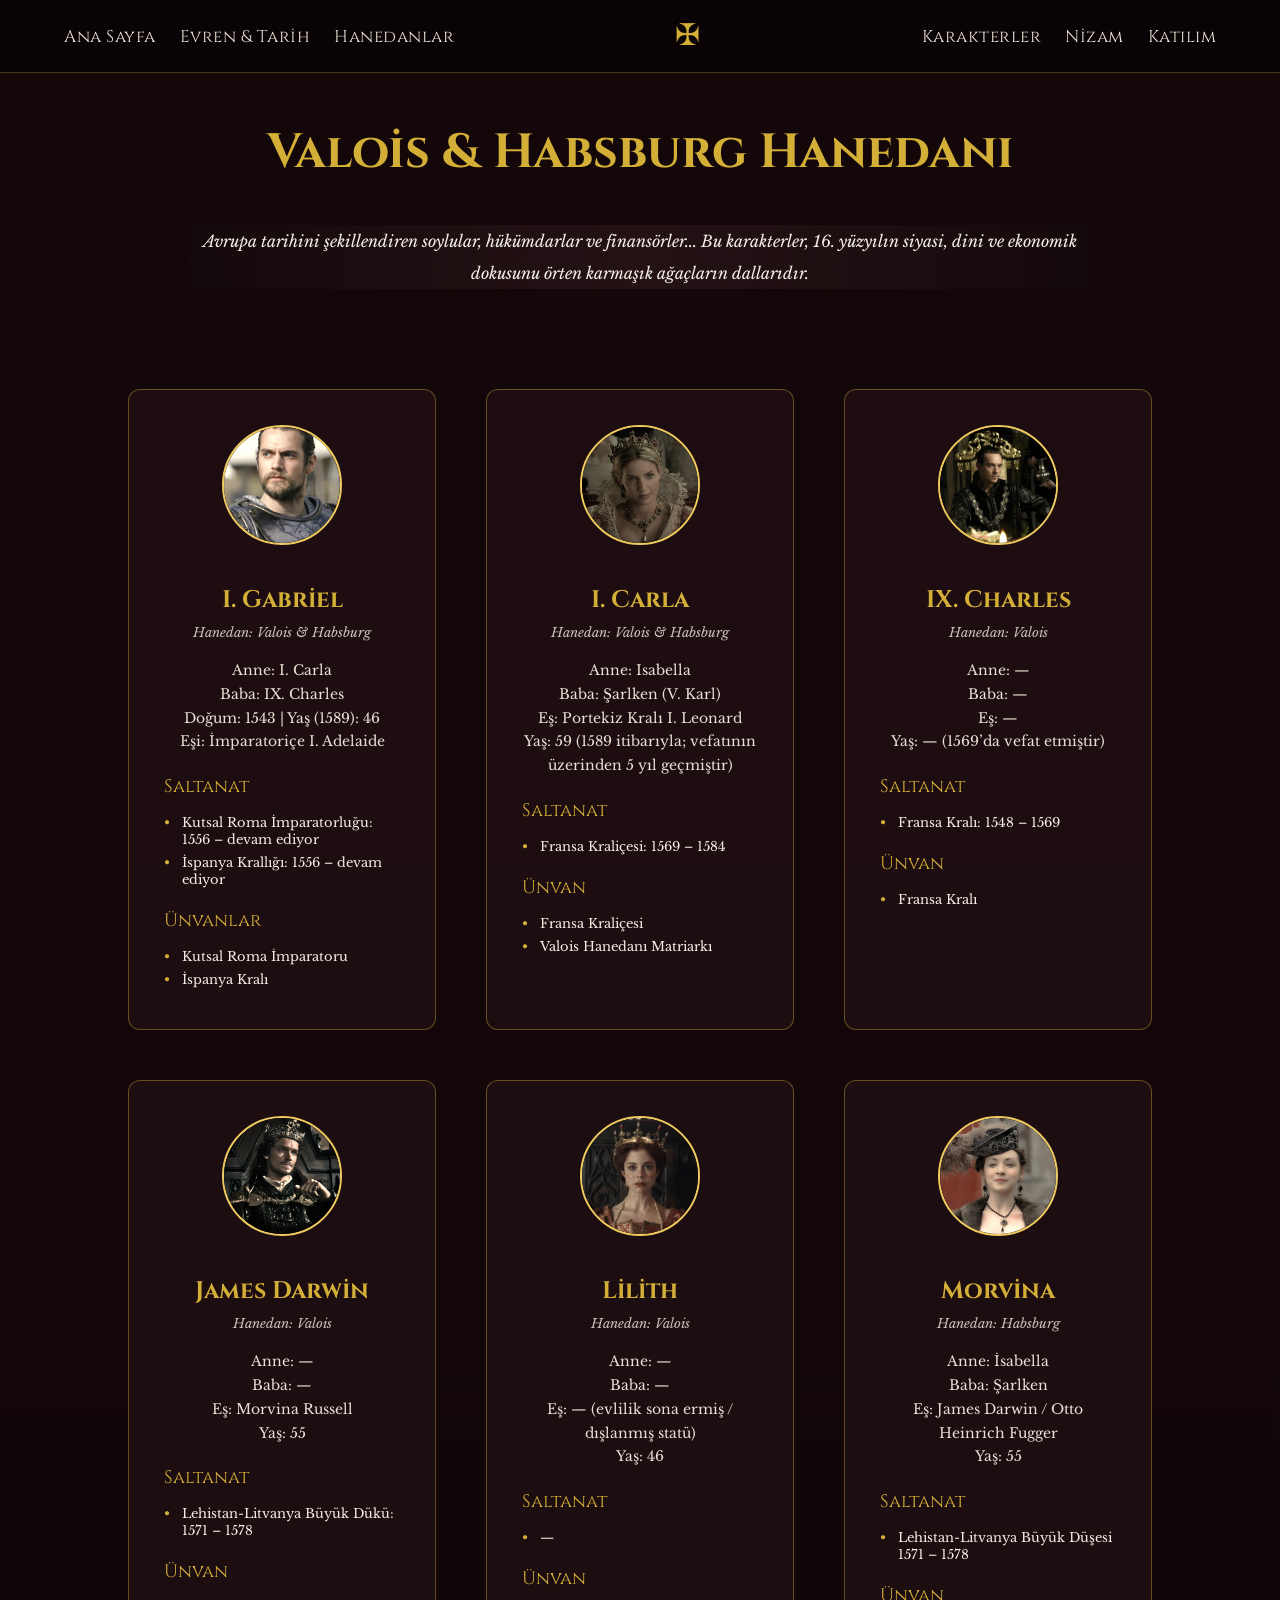
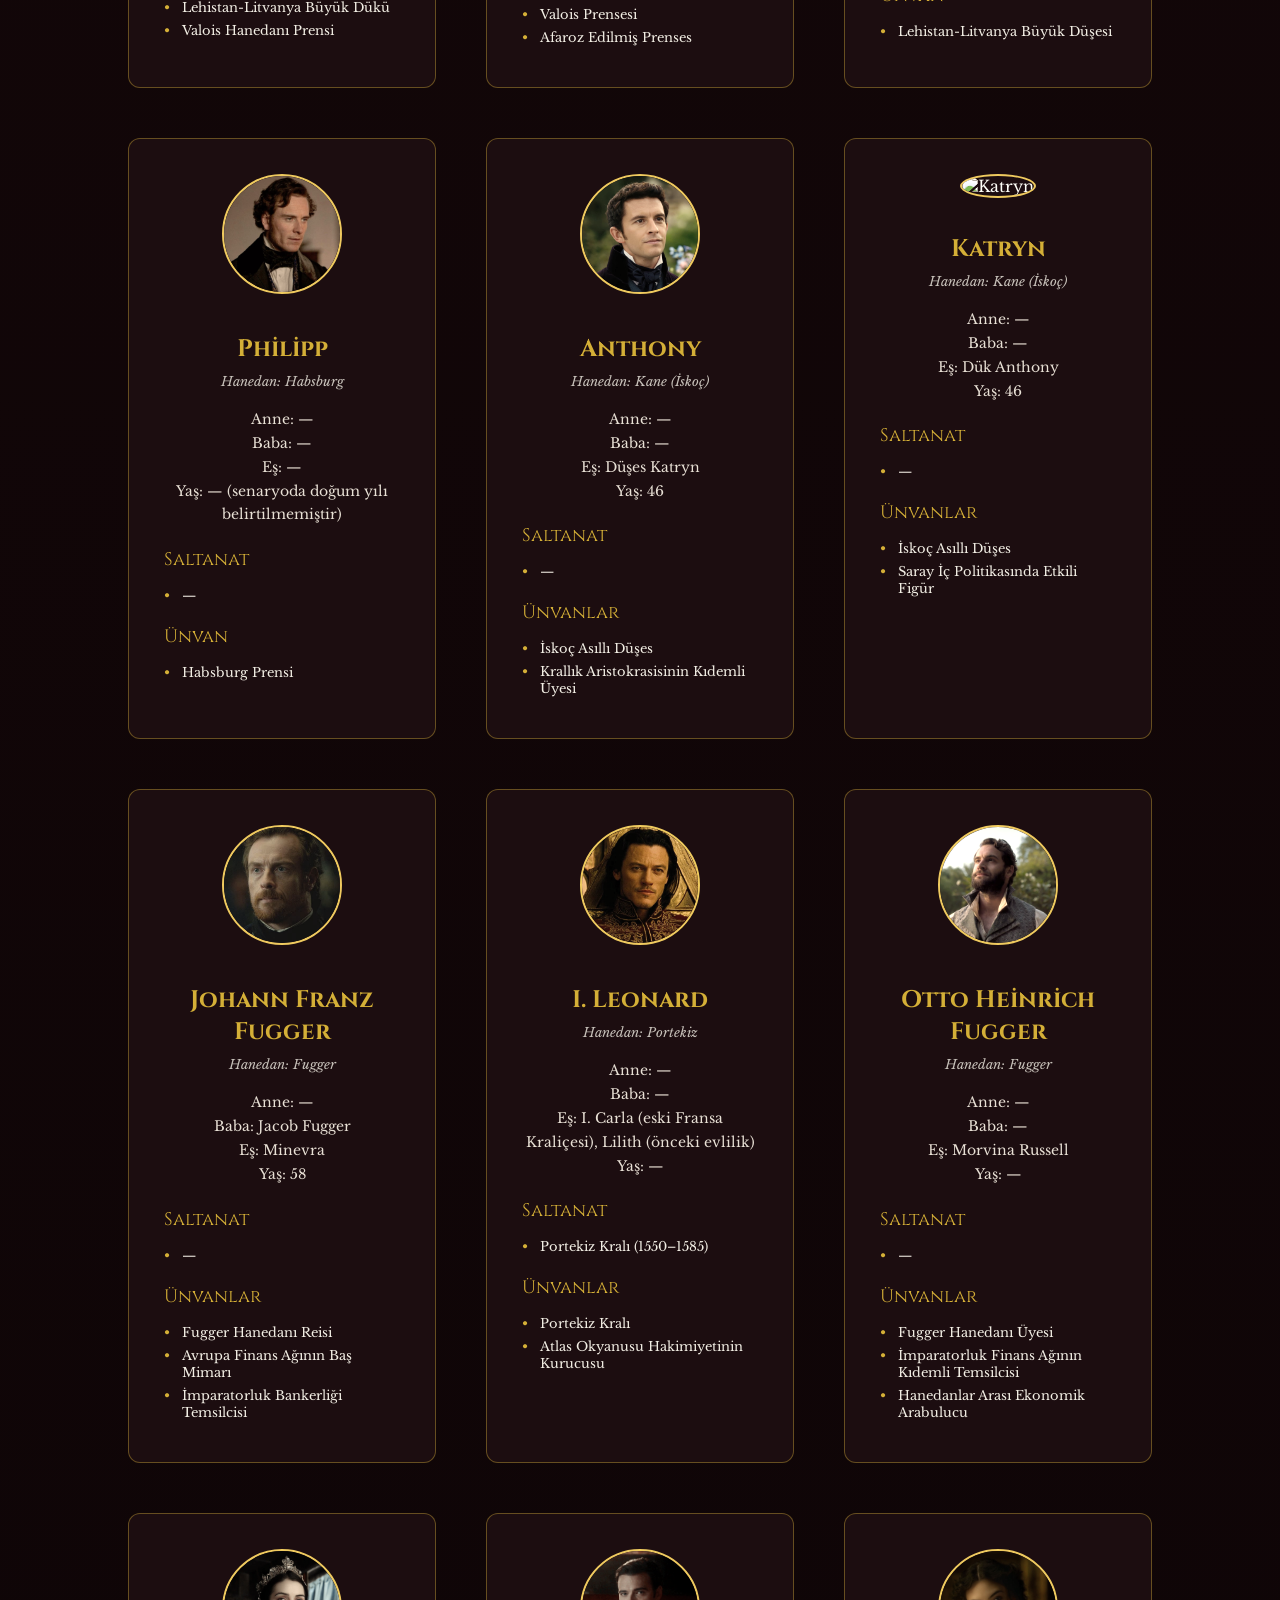
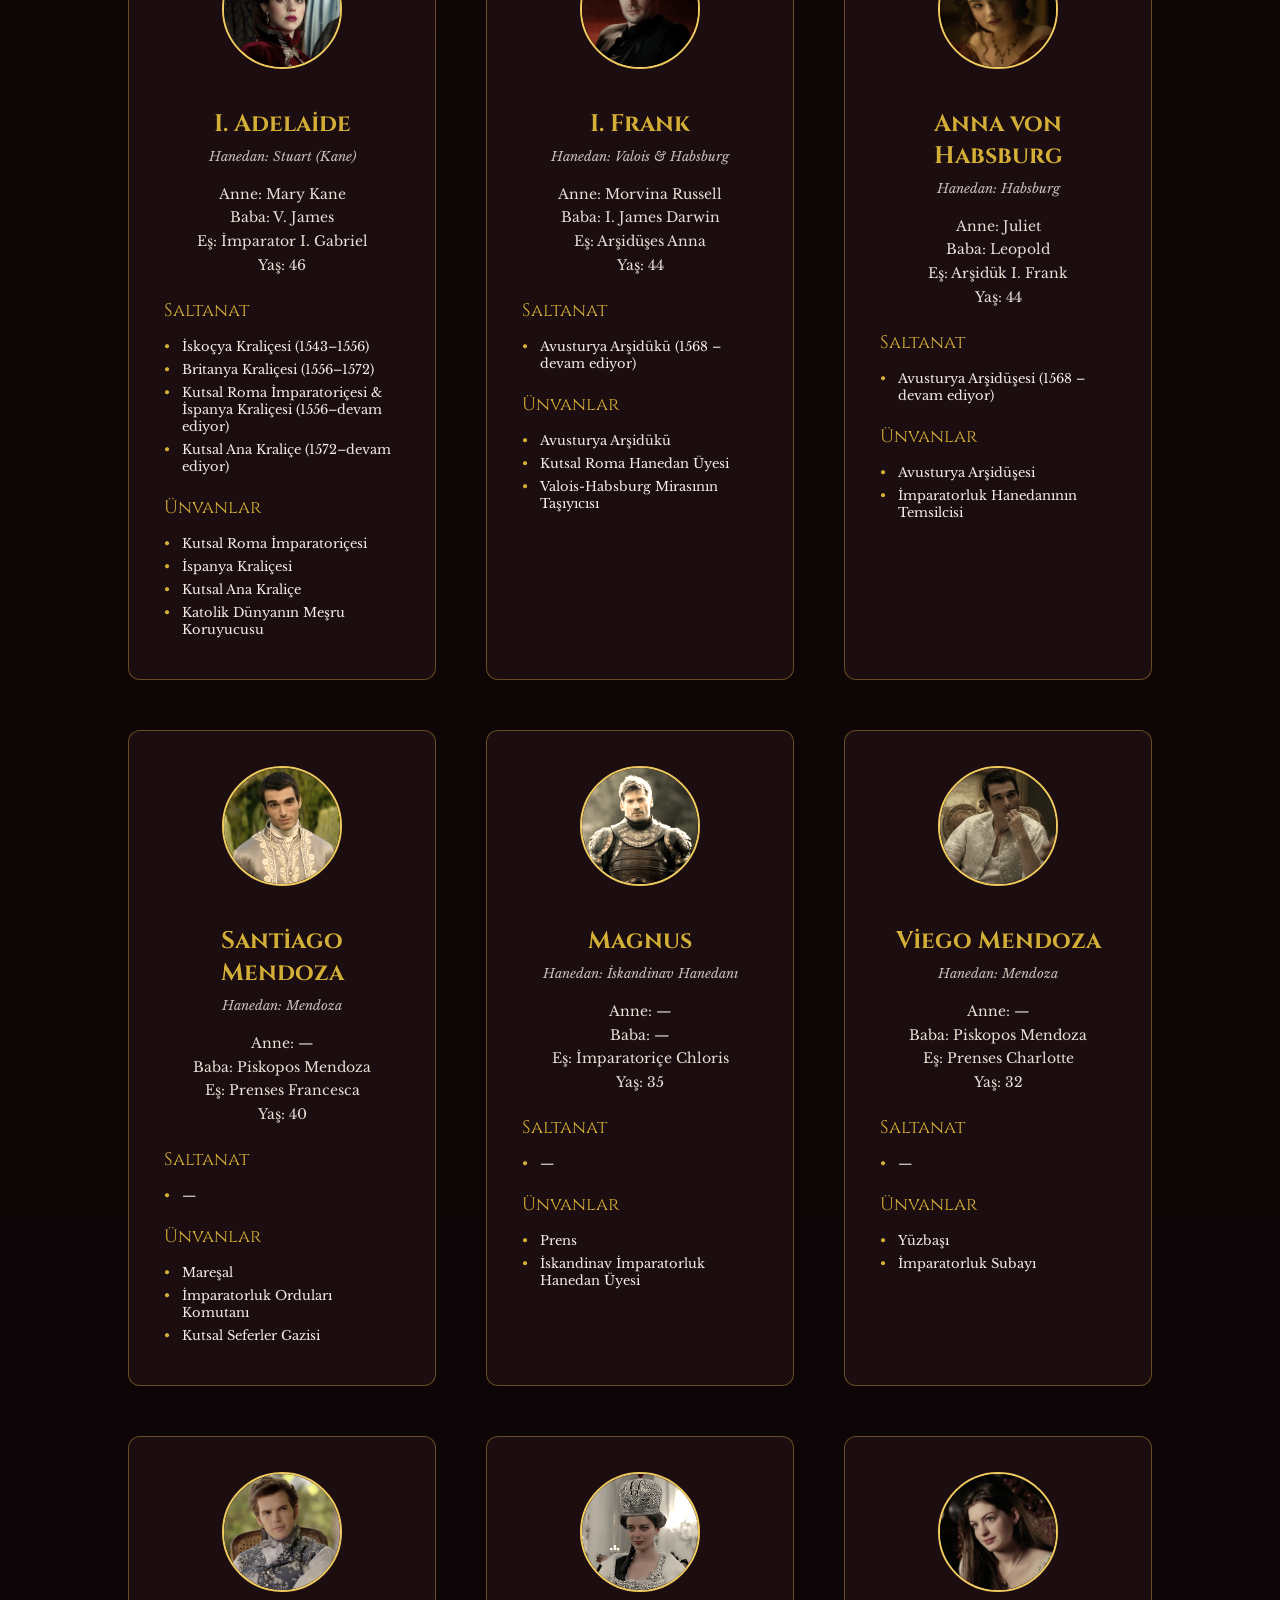
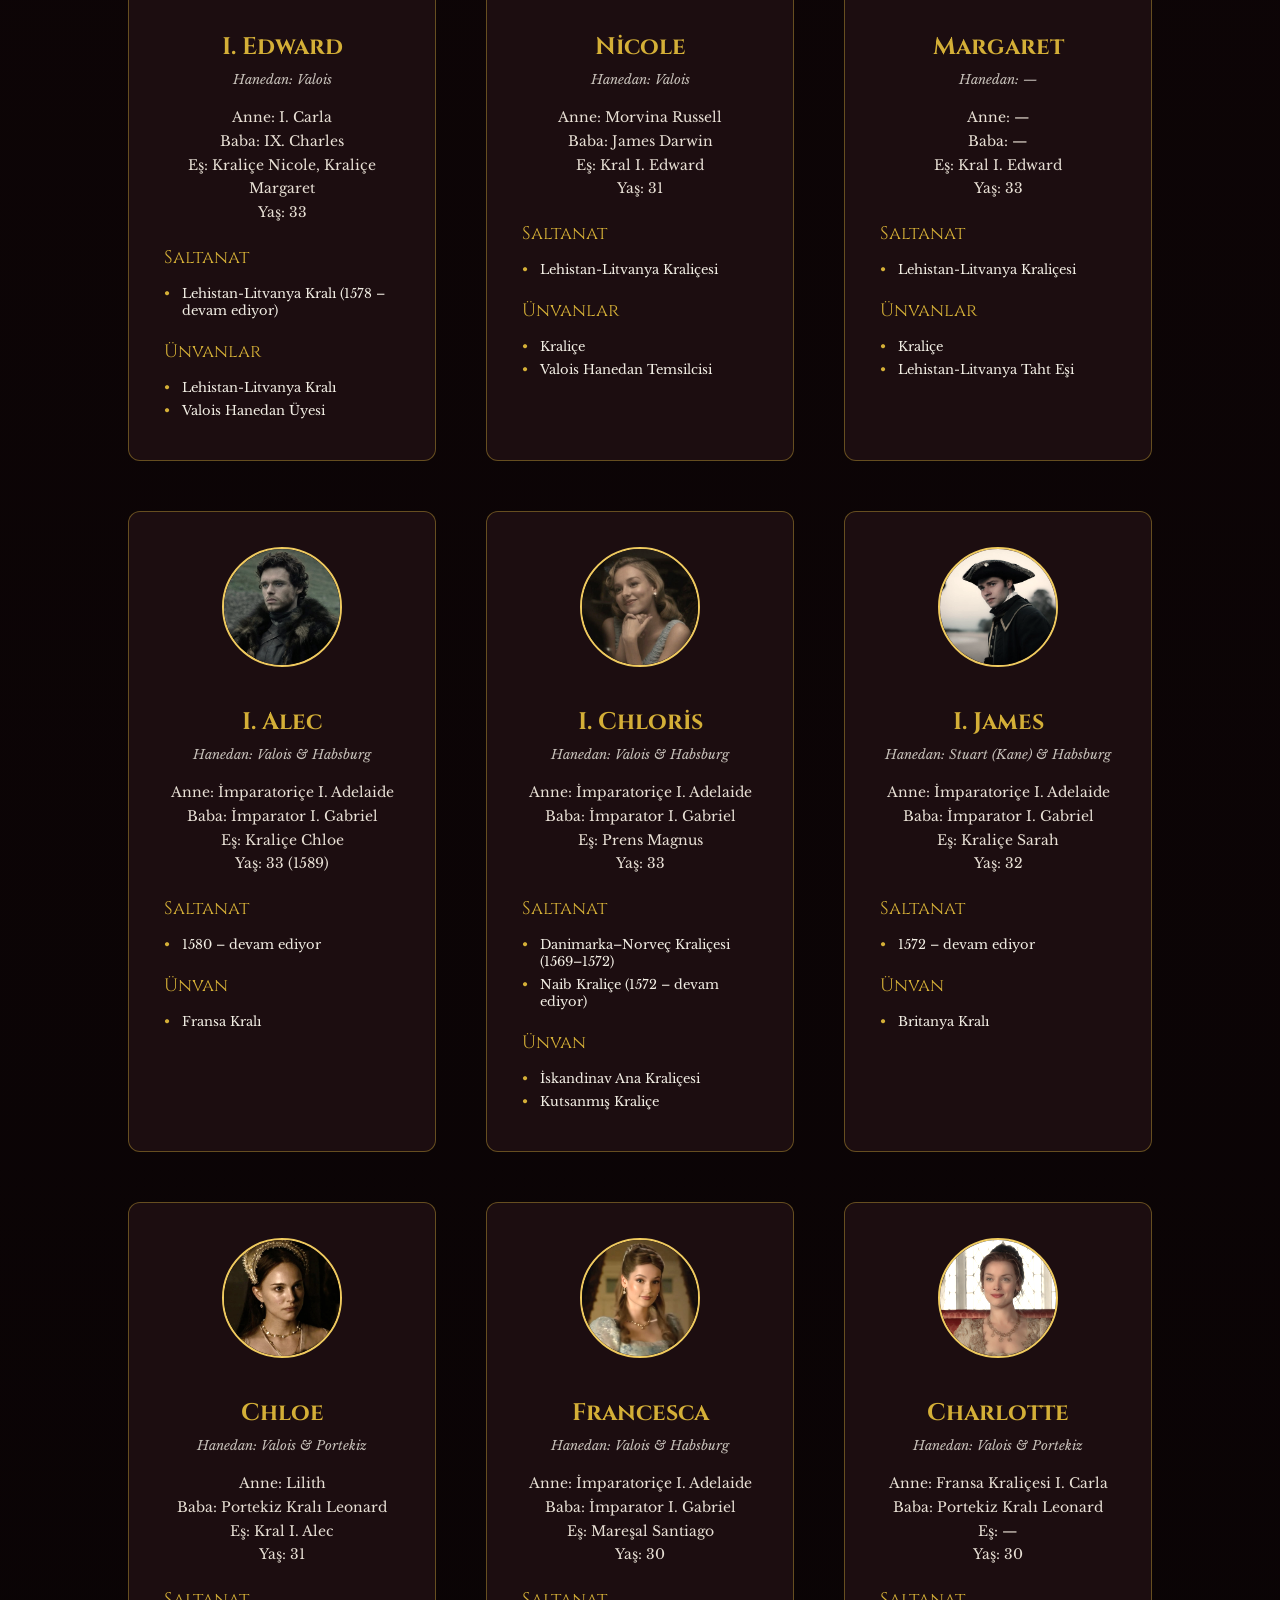
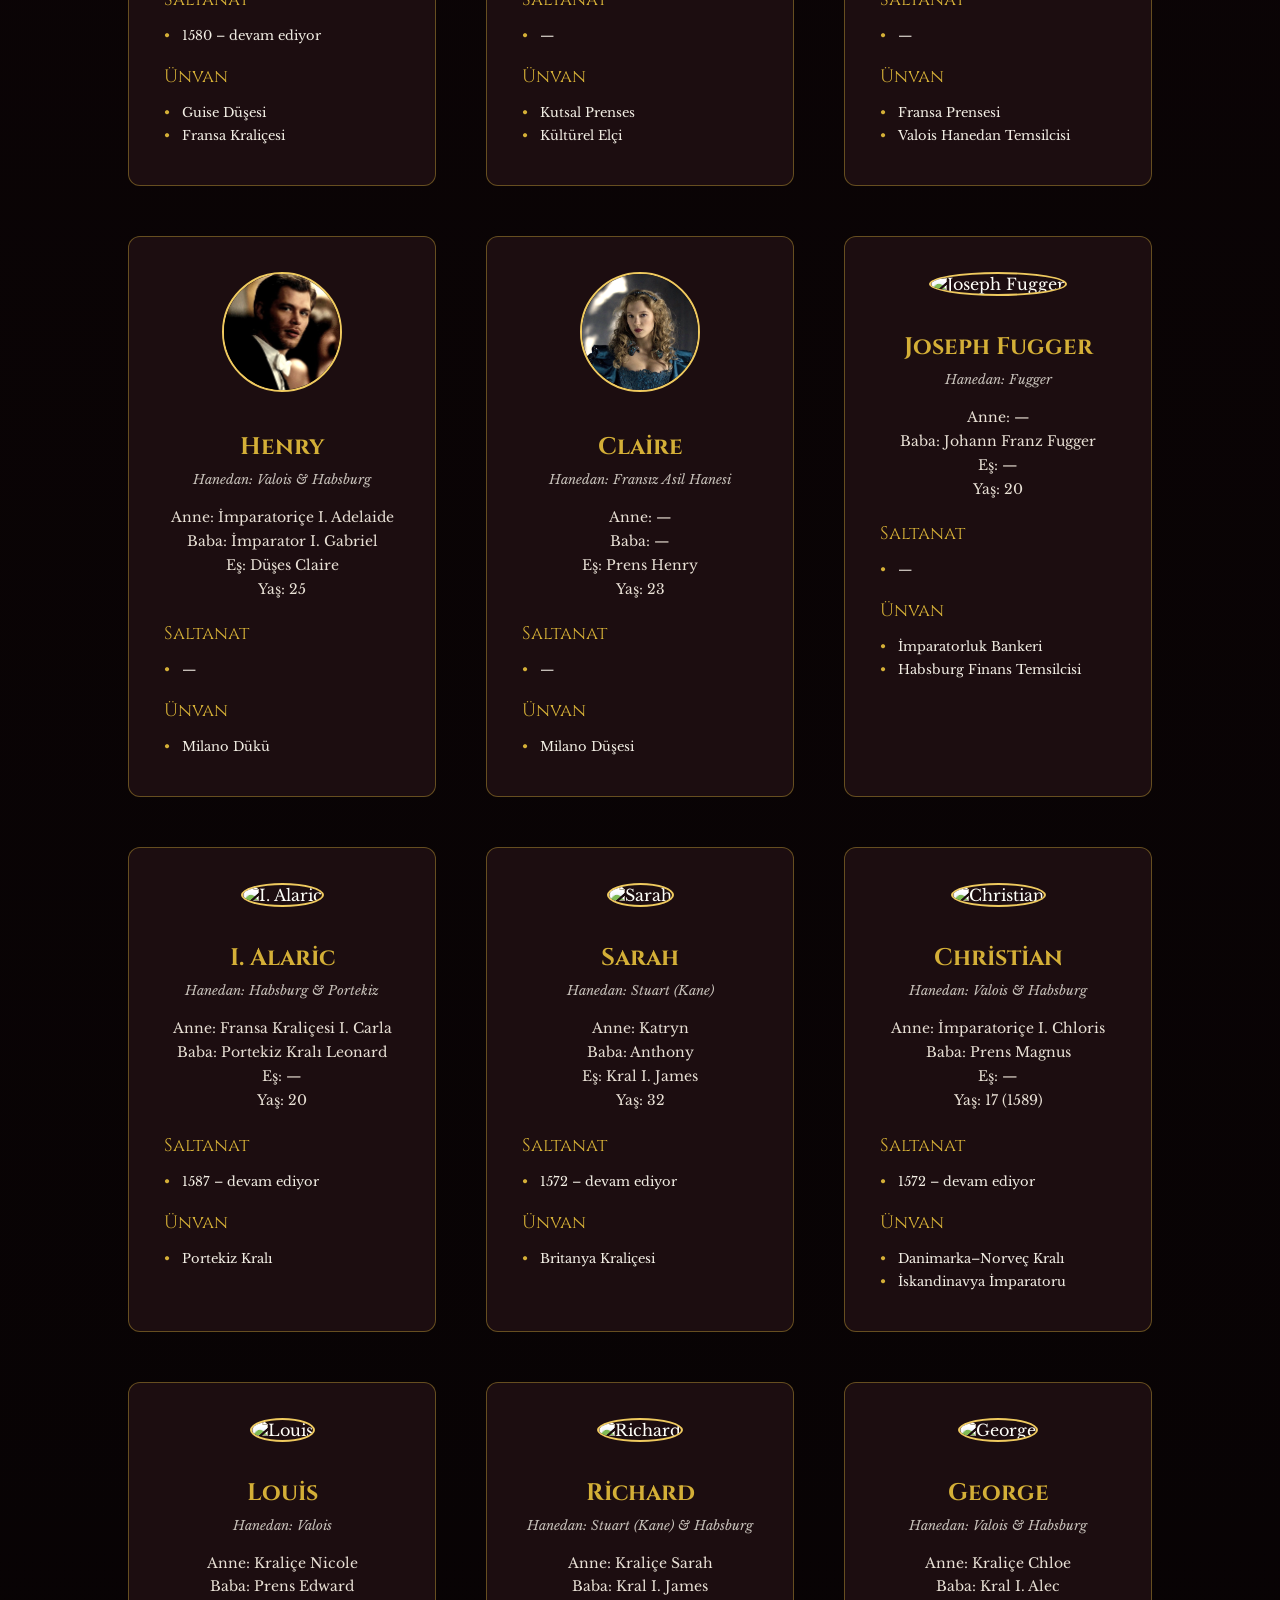
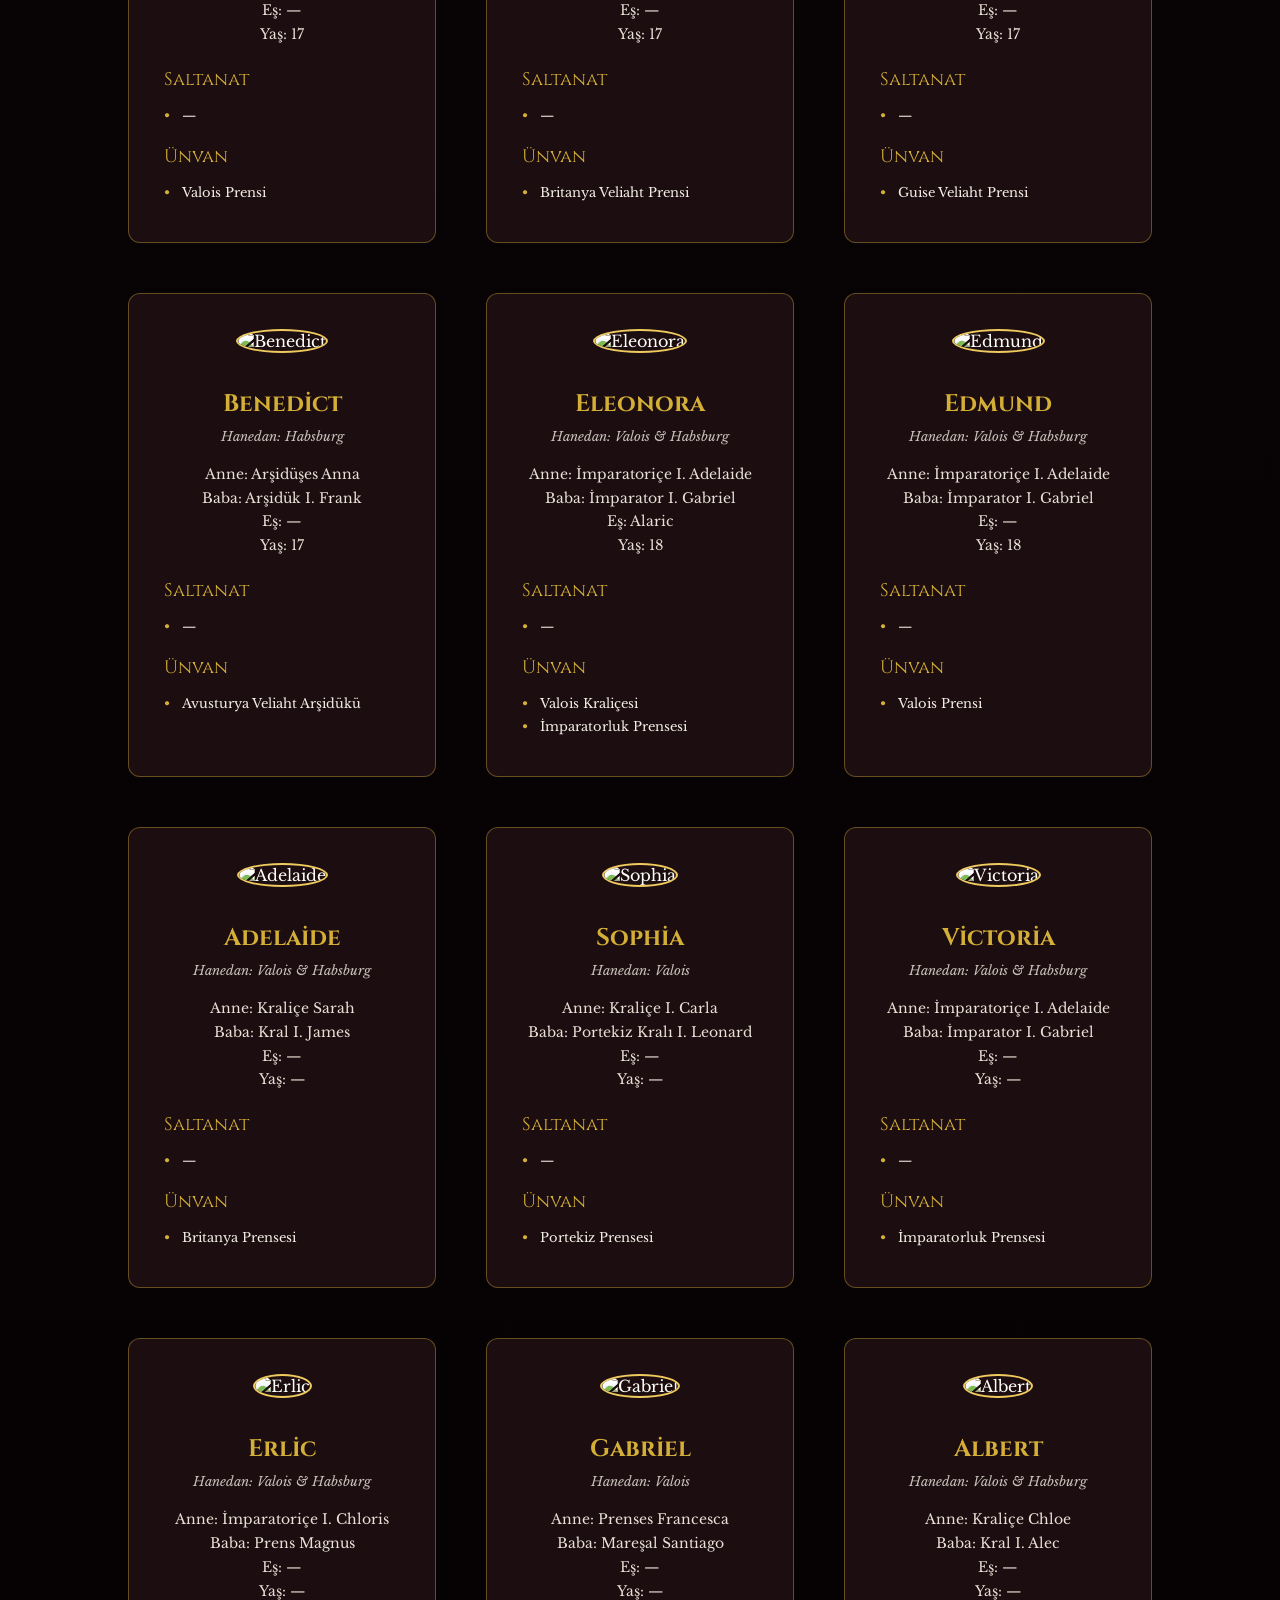
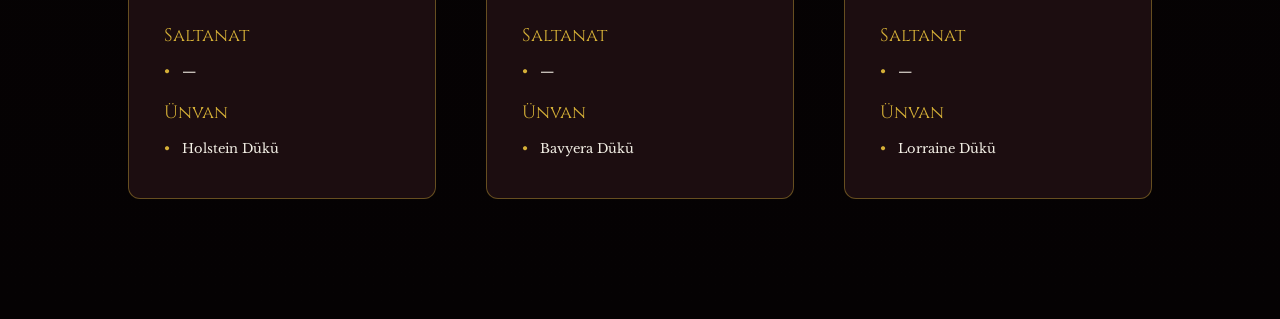
==== karakter.html @ d3201e7d "first commit" ====
<!DOCTYPE html>
<html lang="tr">
<head>
  <meta charset="UTF-8" />
  <meta name="viewport" content="width=device-width, initial-scale=1.0"/>
  <title>Karakterler – Valois & Habsburg Hanedanı</title>
  <link rel="stylesheet" href="style.css">
  <link href="https://fonts.googleapis.com/css2?family=Cinzel:wght@400;700&family=Libre+Baskerville:ital@0;1&display=swap" rel="stylesheet">
</head>
<body>
    <!-- NAV -->
<nav class="imperial-nav" role="navigation" aria-label="İmparatorluk Navigasyonu">
  <!-- Sol Menü: Ana Sayfa, Evren, Hanedan -->
  <ul class="nav-links nav-left">
    <li><a href="index.html">Ana Sayfa</a></li>
    <li><a href="evren.html">Evren & Tarih</a></li>
    <li><a href="hanedan.html">Hanedanlar</a></li>
  </ul>

  <!-- Merkez: Logo -->
  <a href="index.html" class="nav-logo" aria-label="İmparatorluk Anasayfası">
    ✠
  </a>

  <!-- Sağ Menü: Karakterler, Nizam, Katılım -->
  <ul class="nav-links nav-right">
    <li><a href="karakter.html">Karakterler</a></li>
    <li><a href="#rules">Nizam</a></li>
    <li><a href="#join">Katılım</a></li>
  </ul>

  <!-- Hamburger Butonu (sadece mobilde görünür) -->
  <button class="hamburger" aria-expanded="false" aria-controls="mobile-menu">
    <span class="sr-only">Menüyü aç/kapat</span>
    <span></span>
    <span></span>
    <span></span>
  </button>

  <!-- Mobil Menü (gizli, JS ile açılır) -->
  <ul id="mobile-menu" class="mobile-nav">
    <li><a href="index.html">Ana Sayfa</a></li>
    <li><a href="evren.html">Evren & Tarih</a></li>
    <li><a href="hanedan.html">Hanedanlar</a></li>
    <li><a href="#characters">Karakterler</a></li>
    <li><a href="#rules">Nizam</a></li>
    <li><a href="#join">Katılım</a></li>
  </ul>
</nav>

   <div class="characters">
  <h1>Valois & Habsburg Hanedanı</h1>
  <div class="intro">
    Avrupa tarihini şekillendiren soylular, hükümdarlar ve finansörler... Bu karakterler, 16. yüzyılın siyasi, dini ve ekonomik dokusunu örten karmaşık ağaçların dallarıdır.
  </div>

  <div class="character-grid">
    
    <!-- I. Gabriel -->
    <div class="character-card">
      <img src="images/gabriel.jpg" alt="I.Gabriel" >
      <h2>I. Gabriel</h2>
      <div class="house">Hanedan: Valois & Habsburg</div>
      <div class="bio">
        Anne: I. Carla<br>
        Baba: IX. Charles<br>
        Doğum: 1543 | Yaş (1589): 46<br>
        Eşi: İmparatoriçe I. Adelaide
      </div>
      <div class="section-title">Saltanat</div>
      <ul>
        <li>Kutsal Roma İmparatorluğu: 1556 – devam ediyor</li>
        <li>İspanya Krallığı: 1556 – devam ediyor</li>
      </ul>
      <div class="section-title">Ünvanlar</div>
      <ul>
        <li>Kutsal Roma İmparatoru</li>
        <li>İspanya Kralı</li>
      </ul>
    </div>

    <!-- I. Carla -->
    <div class="character-card">
      <img src="images/Carla.jpg" alt="I. Carla">
      <h2>I. Carla</h2>
      <div class="house">Hanedan: Valois & Habsburg</div>
      <div class="bio">
        Anne: Isabella<br>
        Baba: Şarlken (V. Karl)<br>
        Eş: Portekiz Kralı I. Leonard<br>
        Yaş: 59 (1589 itibarıyla; vefatının üzerinden 5 yıl geçmiştir)
      </div>
      <div class="section-title">Saltanat</div>
      <ul>
        <li>Fransa Kraliçesi: 1569 – 1584</li>
      </ul>
      <div class="section-title">Ünvan</div>
      <ul>
        <li>Fransa Kraliçesi</li>
        <li>Valois Hanedanı Matriarkı</li>
      </ul>
    </div>

   

    <!-- IX. Charles -->
    <div class="character-card">
      <img src="images/Charles.jpg" alt="IX. Charles">
      <h2>IX. Charles</h2>
      <div class="house">Hanedan: Valois</div>
      <div class="bio">
        Anne: —<br>
        Baba: —<br>
        Eş: —<br>
        Yaş: — (1569’da vefat etmiştir)
      </div>
      <div class="section-title">Saltanat</div>
      <ul>
        <li>Fransa Kralı: 1548 – 1569</li>
      </ul>
      <div class="section-title">Ünvan</div>
      <ul>
        <li>Fransa Kralı</li>
      </ul>
    </div>
     <!-- James Darwin -->
    <div class="character-card">
      <img src="images/JamesD.jpg" alt="James Darwin">
      <h2>James Darwin</h2>
      <div class="house">Hanedan: Valois</div>
      <div class="bio">
        Anne: —<br>
        Baba: —<br>
        Eş: Morvina Russell<br>
        Yaş: 55
      </div>
      <div class="section-title">Saltanat</div>
      <ul>
        <li>Lehistan-Litvanya Büyük Dükü: 1571 – 1578</li>
      </ul>
      <div class="section-title">Ünvan</div>
      <ul>
        <li>Lehistan-Litvanya Büyük Dükü</li>
        <li>Valois Hanedanı Prensi</li>
      </ul>
    </div>

    <!-- Lilith -->
    <div class="character-card">
      <img src="images/Lilith.jpg" alt="Lilith">
      <h2>Lilith</h2>
      <div class="house">Hanedan: Valois</div>
      <div class="bio">
        Anne: —<br>
        Baba: —<br>
        Eş: — (evlilik sona ermiş / dışlanmış statü)<br>
        Yaş: 46
      </div>
      <div class="section-title">Saltanat</div>
      <ul>
        <li>—</li>
      </ul>
      <div class="section-title">Ünvan</div>
      <ul>
        <li>Valois Prensesi</li>
        <li>Afaroz Edilmiş Prenses</li>
      </ul>
    </div>

    <!-- Morvina -->
    <div class="character-card">
      <img src="images/Morvina.jpg" alt="Morvina">
      <h2>Morvina</h2>
      <div class="house">Hanedan: Habsburg</div>
      <div class="bio">
        Anne: İsabella<br>
        Baba: Şarlken<br>
        Eş: James Darwin / Otto Heinrich Fugger<br>
        Yaş: 55
      </div>
      <div class="section-title">Saltanat</div>
      <ul>
        <li>Lehistan-Litvanya Büyük Düşesi 1571 – 1578</li>
      </ul>
      <div class="section-title">Ünvan</div>
      <ul>
        <li>Lehistan-Litvanya Büyük Düşesi</li>
      </ul>
    </div>

    <!-- Philipp -->
    <div class="character-card">
      <img src="images/PrensPhillip.jpg" alt="Philipp">
      <h2>Philipp</h2>
      <div class="house">Hanedan: Habsburg</div>
      <div class="bio">
        Anne: —<br>
        Baba: —<br>
        Eş: —<br>
        Yaş: — (senaryoda doğum yılı belirtilmemiştir)
      </div>
      <div class="section-title">Saltanat</div>
      <ul>
        <li>—</li>
      </ul>
      <div class="section-title">Ünvan</div>
      <ul>
        <li>Habsburg Prensi</li>
      </ul>
    </div>

    <!-- Anthony -->
    <div class="character-card">
      <img src="images/Anthony.jpg" alt="Anthony">
      <h2>Anthony</h2>
      <div class="house">Hanedan: Kane (İskoç)</div>
      <div class="bio">
        Anne: —<br>
        Baba: —<br>
        Eş: Düşes Katryn<br>
        Yaş: 46
      </div>
      <div class="section-title">Saltanat</div>
      <ul>
        <li>—</li>
      </ul>
      <div class="section-title">Ünvanlar</div>
      <ul>
        <li>İskoç Asıllı Düşes</li>
        <li>Krallık Aristokrasisinin Kıdemli Üyesi</li>
      </ul>
    </div>

    <!-- Katryn -->
    <div class="character-card">
      <img src="https://placehold.co/120x120/1a0a0d/d4af37?text=K" alt="Katryn">
      <h2>Katryn</h2>
      <div class="house">Hanedan: Kane (İskoç)</div>
      <div class="bio">
        Anne: —<br>
        Baba: —<br>
        Eş: Dük Anthony<br>
        Yaş: 46
      </div>
      <div class="section-title">Saltanat</div>
      <ul>
        <li>—</li>
      </ul>
      <div class="section-title">Ünvanlar</div>
      <ul>
        <li>İskoç Asıllı Düşes</li>
        <li>Saray İç Politikasında Etkili Figür</li>
      </ul>
    </div>

    <!-- Johann Franz Fugger -->
    <div class="character-card">
      <img src="images/Johann.jpg" alt="Johann Franz Fugger">
      <h2>Johann Franz Fugger</h2>
      <div class="house">Hanedan: Fugger</div>
      <div class="bio">
        Anne: —<br>
        Baba: Jacob Fugger<br>
        Eş: Minevra<br>
        Yaş: 58
      </div>
      <div class="section-title">Saltanat</div>
      <ul>
        <li>—</li>
      </ul>
      <div class="section-title">Ünvanlar</div>
      <ul>
        <li>Fugger Hanedanı Reisi</li>
        <li>Avrupa Finans Ağının Baş Mimarı</li>
        <li>İmparatorluk Bankerliği Temsilcisi</li>
      </ul>
    </div>

    <!-- I. Leonard -->
    <div class="character-card">
      <img src="images/Leonard.jpg" alt="I. Leonard">
      <h2>I. Leonard</h2>
      <div class="house">Hanedan: Portekiz</div>
      <div class="bio">
        Anne: —<br>
        Baba: —<br>
        Eş: I. Carla (eski Fransa Kraliçesi), Lilith (önceki evlilik)<br>
        Yaş: —
      </div>
      <div class="section-title">Saltanat</div>
      <ul>
        <li>Portekiz Kralı (1550–1585)</li>
      </ul>
      <div class="section-title">Ünvanlar</div>
      <ul>
        <li>Portekiz Kralı</li>
        <li>Atlas Okyanusu Hakimiyetinin Kurucusu</li>
      </ul>
    </div>

    <!-- Otto Heinrich Fugger -->
    <div class="character-card">
      <img src="images/otto.jpg" alt="Otto Heinrich Fugger">
      <h2>Otto Heinrich Fugger</h2>
      <div class="house">Hanedan: Fugger</div>
      <div class="bio">
        Anne: —<br>
        Baba: —<br>
        Eş: Morvina Russell<br>
        Yaş: —
      </div>
      <div class="section-title">Saltanat</div>
      <ul>
        <li>—</li>
      </ul>
      <div class="section-title">Ünvanlar</div>
      <ul>
        <li>Fugger Hanedanı Üyesi</li>
        <li>İmparatorluk Finans Ağının Kıdemli Temsilcisi</li>
        <li>Hanedanlar Arası Ekonomik Arabulucu</li>
      </ul>
    </div>

    <!-- I. Adelaide -->
    <div class="character-card">
      <img src="images/z.jpg" alt="I. Adelaide">
      <h2>I. Adelaide</h2>
      <div class="house">Hanedan: Stuart (Kane)</div>
      <div class="bio">
        Anne: Mary Kane<br>
        Baba: V. James<br>
        Eş: İmparator I. Gabriel<br>
        Yaş: 46
      </div>
      <div class="section-title">Saltanat</div>
      <ul>
        <li>İskoçya Kraliçesi (1543–1556)</li>
        <li>Britanya Kraliçesi (1556–1572)</li>
        <li>Kutsal Roma İmparatoriçesi & İspanya Kraliçesi (1556–devam ediyor)</li>
        <li>Kutsal Ana Kraliçe (1572–devam ediyor)</li>
      </ul>
      <div class="section-title">Ünvanlar</div>
      <ul>
        <li>Kutsal Roma İmparatoriçesi</li>
        <li>İspanya Kraliçesi</li>
        <li>Kutsal Ana Kraliçe</li>
        <li>Katolik Dünyanın Meşru Koruyucusu</li>
      </ul>
    </div>

    <!-- I. Frank -->
    <div class="character-card">
      <img src="images/frank.jpg" alt="I. Frank">
      <h2>I. Frank</h2>
      <div class="house">Hanedan: Valois & Habsburg</div>
      <div class="bio">
        Anne: Morvina Russell<br>
        Baba: I. James Darwin<br>
        Eş: Arşidüşes Anna<br>
        Yaş: 44
      </div>
      <div class="section-title">Saltanat</div>
      <ul>
        <li>Avusturya Arşidükü (1568 – devam ediyor)</li>
      </ul>
      <div class="section-title">Ünvanlar</div>
      <ul>
        <li>Avusturya Arşidükü</li>
        <li>Kutsal Roma Hanedan Üyesi</li>
        <li>Valois-Habsburg Mirasının Taşıyıcısı</li>
      </ul>
    </div>

    <!-- Anna -->
    <div class="character-card">
      <img src="images/d784fa3f03df9334c9db209305f76e5b.jpg" alt="Anna">
      <h2>Anna von Habsburg</h2>
      <div class="house">Hanedan: Habsburg</div>
      <div class="bio">
        Anne: Juliet<br>
        Baba: Leopold<br>
        Eş: Arşidük I. Frank<br>
        Yaş: 44
      </div>
      <div class="section-title">Saltanat</div>
      <ul>
        <li>Avusturya Arşidüşesi (1568 – devam ediyor)</li>
      </ul>
      <div class="section-title">Ünvanlar</div>
      <ul>
        <li>Avusturya Arşidüşesi</li>
        <li>İmparatorluk Hanedanının Temsilcisi</li>
      </ul>
    </div>

    <!-- Santiago -->
    <div class="character-card">
      <img src="images/Santaigo.jpg" alt="Santiago">
      <h2>Santiago Mendoza</h2>
      <div class="house">Hanedan: Mendoza</div>
      <div class="bio">
        Anne: —<br>
        Baba: Piskopos Mendoza<br>
        Eş: Prenses Francesca<br>
        Yaş: 40
      </div>
      <div class="section-title">Saltanat</div>
      <ul>
        <li>—</li>
      </ul>
      <div class="section-title">Ünvanlar</div>
      <ul>
        <li>Mareşal</li>
        <li>İmparatorluk Orduları Komutanı</li>
        <li>Kutsal Seferler Gazisi</li>
      </ul>
    </div>

    <!-- Magnus -->
    <div class="character-card">
      <img src="images/Magnus.jpg" alt="Magnus">
      <h2>Magnus</h2>
      <div class="house">Hanedan: İskandinav Hanedanı</div>
      <div class="bio">
        Anne: —<br>
        Baba: —<br>
        Eş: İmparatoriçe Chloris<br>
        Yaş: 35
      </div>
      <div class="section-title">Saltanat</div>
      <ul>
        <li>—</li>
      </ul>
      <div class="section-title">Ünvanlar</div>
      <ul>
        <li>Prens</li>
        <li>İskandinav İmparatorluk Hanedan Üyesi</li>
      </ul>
    </div>

    <!-- Viego -->
    <div class="character-card">
      <img src="images/74e3734dc66f6830f7160fbe76641977.jpg" alt="Viego">
      <h2>Viego Mendoza</h2>
      <div class="house">Hanedan: Mendoza</div>
      <div class="bio">
        Anne: —<br>
        Baba: Piskopos Mendoza<br>
        Eş: Prenses Charlotte<br>
        Yaş: 32
      </div>
      <div class="section-title">Saltanat</div>
      <ul>
        <li>—</li>
      </ul>
      <div class="section-title">Ünvanlar</div>
      <ul>
        <li>Yüzbaşı</li>
        <li>İmparatorluk Subayı</li>
      </ul>
    </div>

    <!-- I. Edward -->
    <div class="character-card">
      <img src="images/Edward.jpg" alt="I. Edward">
      <h2>I. Edward</h2>
      <div class="house">Hanedan: Valois</div>
      <div class="bio">
        Anne: I. Carla<br>
        Baba: IX. Charles<br>
        Eş: Kraliçe Nicole, Kraliçe Margaret<br>
        Yaş: 33
      </div>
      <div class="section-title">Saltanat</div>
      <ul>
        <li>Lehistan-Litvanya Kralı (1578 – devam ediyor)</li>
      </ul>
      <div class="section-title">Ünvanlar</div>
      <ul>
        <li>Lehistan-Litvanya Kralı</li>
        <li>Valois Hanedan Üyesi</li>
      </ul>
    </div>


    <!-- Nicole -->
    <div class="character-card">
      <img src="images/Nicole.jpg" alt="Nicole">
      <h2>Nicole</h2>
      <div class="house">Hanedan: Valois</div>
      <div class="bio">
        Anne: Morvina Russell<br>
        Baba: James Darwin<br>
        Eş: Kral I. Edward<br>
        Yaş: 31
      </div>
      <div class="section-title">Saltanat</div>
      <ul>
        <li>Lehistan-Litvanya Kraliçesi</li>
      </ul>
      <div class="section-title">Ünvanlar</div>
      <ul>
        <li>Kraliçe</li>
        <li>Valois Hanedan Temsilcisi</li>
      </ul>
    </div>

    <!-- Margaret -->
    <div class="character-card">
      <img src="images/Margaret.jpg" alt="Margaret">
      <h2>Margaret</h2>
      <div class="house">Hanedan: —</div>
      <div class="bio">
        Anne: —<br>
        Baba: —<br>
        Eş: Kral I. Edward<br>
        Yaş: 33
      </div>
      <div class="section-title">Saltanat</div>
      <ul>
        <li>Lehistan-Litvanya Kraliçesi</li>
      </ul>
      <div class="section-title">Ünvanlar</div>
      <ul>
        <li>Kraliçe</li>
        <li>Lehistan-Litvanya Taht Eşi</li>
      </ul>
    </div>
    <!-- I. Alec -->
    <div class="character-card">
      <img src="images/alec.jpg" alt="I. Alec">
      <h2>I. Alec</h2>
      <div class="house">Hanedan: Valois & Habsburg</div>
      <div class="bio">
        Anne: İmparatoriçe I. Adelaide<br>
        Baba: İmparator I. Gabriel<br>
        Eş: Kraliçe Chloe<br>
        Yaş: 33 (1589)
      </div>
      <div class="section-title">Saltanat</div>
      <ul>
        <li>1580 – devam ediyor</li>
      </ul>
      <div class="section-title">Ünvan</div>
      <ul>
        <li>Fransa Kralı</li>
      </ul>
    </div>

    <!-- I. Chloris -->
    <div class="character-card">
      <img src="images/Chloris.jpg" alt="I. Chloris">
      <h2>I. Chloris</h2>
      <div class="house">Hanedan: Valois & Habsburg</div>
      <div class="bio">
        Anne: İmparatoriçe I. Adelaide<br>
        Baba: İmparator I. Gabriel<br>
        Eş: Prens Magnus<br>
        Yaş: 33
      </div>
      <div class="section-title">Saltanat</div>
      <ul>
        <li>Danimarka–Norveç Kraliçesi (1569–1572)</li>
        <li>Naib Kraliçe (1572 – devam ediyor)</li>
      </ul>
      <div class="section-title">Ünvan</div>
      <ul>
        <li>İskandinav Ana Kraliçesi</li>
        <li>Kutsanmış Kraliçe</li>
      </ul>
    </div>

    <!-- I. James -->
    <div class="character-card">
      <img src="images/James.jpg" alt="I. James">
      <h2>I. James</h2>
      <div class="house">Hanedan: Stuart (Kane) & Habsburg</div>
      <div class="bio">
        Anne: İmparatoriçe I. Adelaide<br>
        Baba: İmparator I. Gabriel<br>
        Eş: Kraliçe Sarah<br>
        Yaş: 32
      </div>
      <div class="section-title">Saltanat</div>
      <ul>
        <li>1572 – devam ediyor</li>
      </ul>
      <div class="section-title">Ünvan</div>
      <ul>
        <li>Britanya Kralı</li>
      </ul>
    </div>

    <!-- Chloe -->
    <div class="character-card">
      <img src="images/Chloe.jpg" alt="Chloe">
      <h2>Chloe</h2>
      <div class="house">Hanedan: Valois & Portekiz</div>
      <div class="bio">
        Anne: Lilith<br>
        Baba: Portekiz Kralı Leonard<br>
        Eş: Kral I. Alec<br>
        Yaş: 31
      </div>
      <div class="section-title">Saltanat</div>
      <ul>
        <li>1580 – devam ediyor</li>
      </ul>
      <div class="section-title">Ünvan</div>
      <ul>
        <li>Guise Düşesi</li>
        <li>Fransa Kraliçesi</li>
      </ul>
    </div>

    <!-- Francesca -->
    <div class="character-card">
      <img src="images/francesca.jpg" alt="Francesca">
      <h2>Francesca</h2>
      <div class="house">Hanedan: Valois & Habsburg</div>
      <div class="bio">
        Anne: İmparatoriçe I. Adelaide<br>
        Baba: İmparator I. Gabriel<br>
        Eş: Mareşal Santiago<br>
        Yaş: 30
      </div>
      <div class="section-title">Saltanat</div>
      <ul>
        <li>—</li>
      </ul>
      <div class="section-title">Ünvan</div>
      <ul>
        <li>Kutsal Prenses</li>
        <li>Kültürel Elçi</li>
      </ul>
    </div>

    <!-- Charlotte -->
    <div class="character-card">
      <img src="images/Charlotte.jpg" alt="Charlotte">
      <h2>Charlotte</h2>
      <div class="house">Hanedan: Valois & Portekiz</div>
      <div class="bio">
        Anne: Fransa Kraliçesi I. Carla<br>
        Baba: Portekiz Kralı Leonard<br>
        Eş: —<br>
        Yaş: 30
      </div>
      <div class="section-title">Saltanat</div>
      <ul>
        <li>—</li>
      </ul>
      <div class="section-title">Ünvan</div>
      <ul>
        <li>Fransa Prensesi</li>
        <li>Valois Hanedan Temsilcisi</li>
      </ul>
    </div>

    <!-- Henry -->
    <div class="character-card">
      <img src="images/Henry.jpg" alt="Henry">
      <h2>Henry</h2>
      <div class="house">Hanedan: Valois & Habsburg</div>
      <div class="bio">
        Anne: İmparatoriçe I. Adelaide<br>
        Baba: İmparator I. Gabriel<br>
        Eş: Düşes Claire<br>
        Yaş: 25
      </div>
      <div class="section-title">Saltanat</div>
      <ul>
        <li>—</li>
      </ul>
      <div class="section-title">Ünvan</div>
      <ul>
        <li>Milano Dükü</li>
      </ul>
    </div>

    <!-- Claire -->
    <div class="character-card">
      <img src="images/claire.jpg" alt="Claire">
      <h2>Claire</h2>
      <div class="house">Hanedan: Fransız Asil Hanesi</div>
      <div class="bio">
        Anne: —<br>
        Baba: —<br>
        Eş: Prens Henry<br>
        Yaş: 23
      </div>
      <div class="section-title">Saltanat</div>
      <ul>
        <li>—</li>
      </ul>
      <div class="section-title">Ünvan</div>
      <ul>
        <li>Milano Düşesi</li>
      </ul>
    </div>

    <!-- Joseph Fugger -->
    <div class="character-card">
      <img src="https://placehold.co/120x120/1a0a0d/d4af37?text=Jo" alt="Joseph Fugger">
      <h2>Joseph Fugger</h2>
      <div class="house">Hanedan: Fugger</div>
      <div class="bio">
        Anne: —<br>
        Baba: Johann Franz Fugger<br>
        Eş: —<br>
        Yaş: 20
      </div>
      <div class="section-title">Saltanat</div>
      <ul>
        <li>—</li>
      </ul>
      <div class="section-title">Ünvan</div>
      <ul>
        <li>İmparatorluk Bankeri</li>
        <li>Habsburg Finans Temsilcisi</li>
      </ul>
    </div>

    <!-- I. Alaric -->
    <div class="character-card">
      <img src="https://placehold.co/120x120/1a0a0d/d4af37?text=Ala" alt="I. Alaric">
      <h2>I. Alaric</h2>
      <div class="house">Hanedan: Habsburg & Portekiz</div>
      <div class="bio">
        Anne: Fransa Kraliçesi I. Carla<br>
        Baba: Portekiz Kralı Leonard<br>
        Eş: —<br>
        Yaş: 20
      </div>
      <div class="section-title">Saltanat</div>
      <ul>
        <li>1587 – devam ediyor</li>
      </ul>
      <div class="section-title">Ünvan</div>
      <ul>
        <li>Portekiz Kralı</li>
      </ul>
    </div>

    <!-- Sarah -->
    <div class="character-card">
      <img src="https://placehold.co/120x120/1a0a0d/d4af37?text=Sr" alt="Sarah">
      <h2>Sarah</h2>
      <div class="house">Hanedan: Stuart (Kane)</div>
      <div class="bio">
        Anne: Katryn<br>
        Baba: Anthony<br>
        Eş: Kral I. James<br>
        Yaş: 32
      </div>
      <div class="section-title">Saltanat</div>
      <ul>
        <li>1572 – devam ediyor</li>
      </ul>
      <div class="section-title">Ünvan</div>
      <ul>
        <li>Britanya Kraliçesi</li>
      </ul>
    </div>

    <!-- Christian -->
    <div class="character-card">
      <img src="https://placehold.co/120x120/1a0a0d/d4af37?text=Chr" alt="Christian">
      <h2>Christian</h2>
      <div class="house">Hanedan: Valois & Habsburg</div>
      <div class="bio">
        Anne: İmparatoriçe I. Chloris<br>
        Baba: Prens Magnus<br>
        Eş: —<br>
        Yaş: 17 (1589)
      </div>
      <div class="section-title">Saltanat</div>
      <ul>
        <li>1572 – devam ediyor</li>
      </ul>
      <div class="section-title">Ünvan</div>
      <ul>
        <li>Danimarka–Norveç Kralı</li>
        <li>İskandinavya İmparatoru</li>
      </ul>
    </div>

    <!-- Louis -->
    <div class="character-card">
      <img src="https://placehold.co/120x120/1a0a0d/d4af37?text=Lo" alt="Louis">
      <h2>Louis</h2>
      <div class="house">Hanedan: Valois</div>
      <div class="bio">
        Anne: Kraliçe Nicole<br>
        Baba: Prens Edward<br>
        Eş: —<br>
        Yaş: 17
      </div>
      <div class="section-title">Saltanat</div>
      <ul>
        <li>—</li>
      </ul>
      <div class="section-title">Ünvan</div>
      <ul>
        <li>Valois Prensi</li>
      </ul>
    </div>

    <!-- Richard -->
    <div class="character-card">
      <img src="https://placehold.co/120x120/1a0a0d/d4af37?text=Ri" alt="Richard">
      <h2>Richard</h2>
      <div class="house">Hanedan: Stuart (Kane) & Habsburg</div>
      <div class="bio">
        Anne: Kraliçe Sarah<br>
        Baba: Kral I. James<br>
        Eş: —<br>
        Yaş: 17
      </div>
      <div class="section-title">Saltanat</div>
      <ul>
        <li>—</li>
      </ul>
      <div class="section-title">Ünvan</div>
      <ul>
        <li>Britanya Veliaht Prensi</li>
      </ul>
    </div>

    <!-- George -->
    <div class="character-card">
      <img src="https://placehold.co/120x120/1a0a0d/d4af37?text=Ge" alt="George">
      <h2>George</h2>
      <div class="house">Hanedan: Valois & Habsburg</div>
      <div class="bio">
        Anne: Kraliçe Chloe<br>
        Baba: Kral I. Alec<br>
        Eş: —<br>
        Yaş: 17
      </div>
      <div class="section-title">Saltanat</div>
      <ul>
        <li>—</li>
      </ul>
      <div class="section-title">Ünvan</div>
      <ul>
        <li>Guise Veliaht Prensi</li>
      </ul>
    </div>

    <!-- Benedict -->
    <div class="character-card">
      <img src="https://placehold.co/120x120/1a0a0d/d4af37?text=Be" alt="Benedict">
      <h2>Benedict</h2>
      <div class="house">Hanedan: Habsburg</div>
      <div class="bio">
        Anne: Arşidüşes Anna<br>
        Baba: Arşidük I. Frank<br>
        Eş: —<br>
        Yaş: 17
      </div>
      <div class="section-title">Saltanat</div>
      <ul>
        <li>—</li>
      </ul>
      <div class="section-title">Ünvan</div>
      <ul>
        <li>Avusturya Veliaht Arşidükü</li>
      </ul>
    </div>

    <!-- Eleonora -->
    <div class="character-card">
      <img src="https://placehold.co/120x120/1a0a0d/d4af37?text=El" alt="Eleonora">
      <h2>Eleonora</h2>
      <div class="house">Hanedan: Valois & Habsburg</div>
      <div class="bio">
        Anne: İmparatoriçe I. Adelaide<br>
        Baba: İmparator I. Gabriel<br>
        Eş: Alaric<br>
        Yaş: 18
      </div>
      <div class="section-title">Saltanat</div>
      <ul>
        <li>—</li>
      </ul>
      <div class="section-title">Ünvan</div>
      <ul>
        <li>Valois Kraliçesi</li>
        <li>İmparatorluk Prensesi</li>
      </ul>
    </div>

    <!-- Edmund -->
    <div class="character-card">
      <img src="https://placehold.co/120x120/1a0a0d/d4af37?text=Ed" alt="Edmund">
      <h2>Edmund</h2>
      <div class="house">Hanedan: Valois & Habsburg</div>
      <div class="bio">
        Anne: İmparatoriçe I. Adelaide<br>
        Baba: İmparator I. Gabriel<br>
        Eş: —<br>
        Yaş: 18
      </div>
      <div class="section-title">Saltanat</div>
      <ul>
        <li>—</li>
      </ul>
      <div class="section-title">Ünvan</div>
      <ul>
        <li>Valois Prensi</li>
      </ul>
    </div>

    <!-- Adelaide -->
    <div class="character-card">
      <img src="https://placehold.co/120x120/1a0a0d/d4af37?text=Ad" alt="Adelaide">
      <h2>Adelaide</h2>
      <div class="house">Hanedan: Valois & Habsburg</div>
      <div class="bio">
        Anne: Kraliçe Sarah<br>
        Baba: Kral I. James<br>
        Eş: —<br>
        Yaş: —
      </div>
      <div class="section-title">Saltanat</div>
      <ul>
        <li>—</li>
      </ul>
      <div class="section-title">Ünvan</div>
      <ul>
        <li>Britanya Prensesi</li>
      </ul>
    </div>

    <!-- Sophia -->
    <div class="character-card">
      <img src="https://placehold.co/120x120/1a0a0d/d4af37?text=So" alt="Sophia">
      <h2>Sophia</h2>
      <div class="house">Hanedan: Valois</div>
      <div class="bio">
        Anne: Kraliçe I. Carla<br>
        Baba: Portekiz Kralı I. Leonard<br>
        Eş: —<br>
        Yaş: —
      </div>
      <div class="section-title">Saltanat</div>
      <ul>
        <li>—</li>
      </ul>
      <div class="section-title">Ünvan</div>
      <ul>
        <li>Portekiz Prensesi</li>
      </ul>
    </div>

    <!-- Victoria -->
    <div class="character-card">
      <img src="https://placehold.co/120x120/1a0a0d/d4af37?text=Vi" alt="Victoria">
      <h2>Victoria</h2>
      <div class="house">Hanedan: Valois & Habsburg</div>
      <div class="bio">
        Anne: İmparatoriçe I. Adelaide<br>
        Baba: İmparator I. Gabriel<br>
        Eş: —<br>
        Yaş: —
      </div>
      <div class="section-title">Saltanat</div>
      <ul>
        <li>—</li>
      </ul>
      <div class="section-title">Ünvan</div>
      <ul>
        <li>İmparatorluk Prensesi</li>
      </ul>
    </div>

    <!-- Erlic -->
    <div class="character-card">
      <img src="https://placehold.co/120x120/1a0a0d/d4af37?text=Er" alt="Erlic">
      <h2>Erlic</h2>
      <div class="house">Hanedan: Valois & Habsburg</div>
      <div class="bio">
        Anne: İmparatoriçe I. Chloris<br>
        Baba: Prens Magnus<br>
        Eş: —<br>
        Yaş: —
      </div>
      <div class="section-title">Saltanat</div>
      <ul>
        <li>—</li>
      </ul>
      <div class="section-title">Ünvan</div>
      <ul>
        <li>Holstein Dükü</li>
      </ul>
    </div>

    <!-- Gabriel -->
    <div class="character-card">
      <img src="https://placehold.co/120x120/1a0a0d/d4af37?text=Gab" alt="Gabriel">
      <h2>Gabriel</h2>
      <div class="house">Hanedan: Valois</div>
      <div class="bio">
        Anne: Prenses Francesca<br>
        Baba: Mareşal Santiago<br>
        Eş: —<br>
        Yaş: —
      </div>
      <div class="section-title">Saltanat</div>
      <ul>
        <li>—</li>
      </ul>
      <div class="section-title">Ünvan</div>
      <ul>
        <li>Bavyera Dükü</li>
      </ul>
    </div>

    <!-- Albert -->
    <div class="character-card">
      <img src="https://placehold.co/120x120/1a0a0d/d4af37?text=Ab" alt="Albert">
      <h2>Albert</h2>
      <div class="house">Hanedan: Valois & Habsburg</div>
      <div class="bio">
        Anne: Kraliçe Chloe<br>
        Baba: Kral I. Alec<br>
        Eş: —<br>
        Yaş: —
      </div>
      <div class="section-title">Saltanat</div>
      <ul>
        <li>—</li>
      </ul>
      <div class="section-title">Ünvan</div>
      <ul>
        <li>Lorraine Dükü</li>
      </ul>
    </div>

  </div>
  </div>
      <script src="script.js"></script>
</body>
</html>
---- style.css ----
@import url('https://fonts.googleapis.com/css2?family=Cinzel:wght@400;600&family=Libre+Baskerville&display=swap');

* {
    margin: 0;
    padding: 0;
    box-sizing: border-box;
}

body {
    background-color: #1b1b1b;
    font-family: 'Libre Baskerville', serif;
}
/* ====== ERİŞİLEBİLİRLİK ====== */
.sr-only {
  position: absolute;
  width: 1px;
  height: 1px;
  padding: 0;
  margin: -1px;
  overflow: hidden;
  clip: rect(0, 0, 0, 0);
  white-space: nowrap;
  border: 0;
}

/* ====== GENEL NAV STİLİ ====== */
.imperial-nav {
  position: fixed;
  top: 0;
  left: 0;
  width: 100%;
  display: flex;
  justify-content: space-between;
  align-items: center;
  padding: 16px 5%;
  background: rgba(10, 4, 6, 0.94);
  backdrop-filter: blur(6px);
  -webkit-backdrop-filter: blur(6px);
  border-bottom: 1px solid rgba(212, 175, 55, 0.3);
  z-index: 2000;
  font-family: 'Cinzel', serif;
}

/* ====== LOGO ====== */
.nav-logo {
  font-size: 30px;
  color: #d4af37;
  text-decoration: none;
  transition: transform 0.3s ease, color 0.3s ease;
}

.nav-logo:hover {
  color: #f2d26b;
  transform: scale(1.1);
}

/* ====== MASAÜSTÜ MENÜLER (≥769px) ====== */
.nav-links {
  display: flex;
  list-style: none;
  margin: 0;
  padding: 0;
  gap: 24px;
}

.nav-left {
  margin-right: auto;
}

.nav-right {
  margin-left: auto;
}

.nav-links li a {
  color: #e8e0d5;
  text-decoration: none;
  font-size: 17px;
  letter-spacing: 0.5px;
  position: relative;
  padding: 6px 0;
  transition: color 0.25s ease;
}

.nav-links li a::after {
  content: '';
  position: absolute;
  bottom: 0;
  left: 0;
  width: 0;
  height: 1px;
  background: #d4af37;
  transition: width 0.3s ease;
}

.nav-links li a:hover {
  color: #d4af37;
}

.nav-links li a:hover::after {
  width: 100%;
}

/* ====== HAMBURGER BUTONU ====== */
.hamburger {
  display: none;
  flex-direction: column;
  justify-content: space-between;
  width: 30px;
  height: 21px;
  background: transparent;
  border: none;
  cursor: pointer;
  padding: 0;
  z-index: 2001;
}

.hamburger span {
  display: block;
  height: 2.5px;
  width: 100%;
  background: #d4af37;
  border-radius: 2px;
  transition: all 0.35s cubic-bezier(0.68, -0.55, 0.27, 1.55);
}
.mobile-nav{
    display: none;
}

/* ====== MOBİL MENÜ (≤768px) ====== */
@media (max-width: 768px) {
  /* Masaüstü menüleri gizle */
  .nav-links {
    display: none;
  }

  /* Hamburger butonunu göster */
  .hamburger {
    display: flex;
    margin-left: auto;
  }

  /* Mobil menü (gizli başlangıçta) */
  .mobile-nav {
    position: fixed;
    top: 0;
    right: -100%;
    width: 80%;
    max-width: 300px;
    height: 100vh;
    background: rgba(12, 5, 7, 0.97);
    backdrop-filter: blur(8px);
    border-left: 1px solid rgba(212, 175, 55, 0.4);
    display: flex;
    flex-direction: column;
    padding: 90px 25px 30px;
    margin: 0;
    list-style: none;
    transition: right 0.4s cubic-bezier(0.68, -0.55, 0.27, 1.55);
    z-index: 1999;
  }

  .mobile-nav.active {
    right: 0;
  }

  .mobile-nav li {
    width: 100%;
    margin-bottom: 18px;
  }

  .mobile-nav li:last-child {
    margin-bottom: 0;
  }

  .mobile-nav li a {
    display: block;
    color: #e8e0d5;
    text-decoration: none;
    font-size: 20px;
    padding: 10px 0;
    border-bottom: 1px solid rgba(212, 175, 55, 0.2);
    transition: color 0.2s ease;
  }

  .mobile-nav li a:hover {
    color: #d4af37;
  }

  /* Hamburger X animasyonu */
  .hamburger.active span:nth-child(1) {
    transform: rotate(45deg) translate(6px, 6px);
    width: 70%;
  }
  .hamburger.active span:nth-child(2) {
    opacity: 0;
  }
  .hamburger.active span:nth-child(3) {
    transform: rotate(-45deg) translate(6px, -6px);
    width: 70%;
  }
}
/* HERO ALANI */
.hero {
    position: relative;
    height: 100vh;
    background:
        url("hero-bg.jpg") center/cover no-repeat;
    display: flex;
    align-items: center;
    justify-content: center;
    text-align: center;
    color: #f4f1ea;
}

/* KARARTMA & ATMOSFER */
.hero-overlay {
    position: absolute;
    inset: 0;
    background: radial-gradient(
        circle at center,
        rgba(0, 0, 0, 0.45),
        rgba(0, 0, 0, 0.85)
    );
}

/* İÇERİK */
.hero-content {
    position: relative;
    max-width: 900px;
    padding: 40px;
    z-index: 2;
}

/* BAŞLIK */
.hero h1 {
    font-family: 'Cinzel', serif;
    font-size: 52px;
    font-weight: 600;
    letter-spacing: 2px;
    margin-bottom: 24px;
    line-height: 1.3;
}

.hero h1 span {
    color: #d4af37;
}

/* AÇIKLAMA METNİ */
.hero p {
    font-size: 17px;
    line-height: 1.9;
    margin-bottom: 40px;
    color: #e6e2d9;
}

/* BUTONLAR */
.hero-buttons {
    display: flex;
    justify-content: center;
    gap: 24px;
}

.hero-buttons a {
    font-family: 'Cinzel', serif;
    letter-spacing: 1.5px;
    text-decoration: none;
    padding: 14px 32px;
    border: 1px solid #d4af37;
    transition: all 0.4s ease;
}

/* ANA BUTON */
.btn-primary {
    background-color: rgba(212, 175, 55, 0.15);
    color: #d4af37;
}

.btn-primary:hover {
    background-color: #d4af37;
    color: #1b1b1b;
}

/* İKİNCİ BUTON */
.btn-secondary {
    color: #f4f1ea;
}

.btn-secondary:hover {
    background-color: rgba(244, 241, 234, 0.1);
}

/* MOBİL */
@media (max-width: 768px) {
    .hero h1 {
        font-size: 36px;
    }

    .hero p {
        font-size: 15px;
    }

    .hero-buttons {
        flex-direction: column;
        gap: 16px;
    }
}

/* GENEL SECTION */
.section {
    padding: 100px 12%;
    text-align: center;
    color: #f4f1ea;
}

/* BAŞLIKLAR */
.section h2 {
    font-family: 'Cinzel', serif;
    font-size: 34px;
    letter-spacing: 2px;
    margin-bottom: 28px;
    color: #d4af37;
}

/* PARAGRAF */
.section p {
    max-width: 750px;
    margin: 0 auto;
    line-height: 1.9;
    font-size: 16px;
    color: #e0ddd5;
}

/* INTRO */
.intro {
    background: radial-gradient(circle, #241215, #14090b);
}

/* GÜÇ ALANLARI */
.powers {
    background: #1b1b1b;
}

.power-grid {
    display: grid;
    grid-template-columns: repeat(auto-fit, minmax(220px, 1fr));
    gap: 30px;
    margin-top: 60px;
}

.power-card {
    padding: 40px 20px;
    border: 1px solid rgba(212,175,55,0.4);
    font-family: 'Cinzel', serif;
    letter-spacing: 1px;
    transition: all 0.4s ease;
}

.power-card:hover {
    background: rgba(212,175,55,0.08);
    transform: translateY(-6px);
}
/* MERKEZ FİGÜRLER */
.figures {
    background: linear-gradient(to bottom, #14090b, #1b1b1b);
}

/* KART ALANI */
.figure-cards {
    display: flex;
    justify-content: center;
    gap: 50px;
    flex-wrap: wrap;
    margin-top: 70px;
}

/* TEK KART */
.figure-card {
    width: 260px;
    background: rgba(20, 20, 20, 0.85);
    border: 1px solid rgba(212, 175, 55, 0.4);
    padding: 30px 22px;
    text-align: center;
    transition: all 0.5s ease;
    position: relative;
}

/* HAFİF PARŞÖMEN IŞIĞI */
.figure-card::before {
    content: "";
    position: absolute;
    inset: 0;
    background: radial-gradient(
        circle at top,
        rgba(212, 175, 55, 0.08),
        transparent 60%
    );
    opacity: 0;
    transition: opacity 0.5s ease;
}

.figure-card:hover::before {
    opacity: 1;
}

/* PORTRE */
.figure-image {
    width: 160px;
    height: 200px;
    margin: 0 auto 22px;
    border: 1px solid rgba(212,175,55,0.6);
    padding: 6px;
}

.figure-image img {
    width: 100%;
    height: 100%;
    object-fit: cover;
    filter: sepia(15%) contrast(105%);
}

/* BAŞLIK */
.figure-card h3 {
    font-family: 'Cinzel', serif;
    font-size: 18px;
    margin-bottom: 8px;
    letter-spacing: 1px;
}

/* ALT METİN */
.figure-card span {
    font-size: 13px;
    color: #cfc9bb;
    line-height: 1.6;
}

/* HOVER */
.figure-card:hover {
    transform: translateY(-10px);
    box-shadow: 0 18px 40px rgba(0,0,0,0.7);
}

/* MOBİL */
@media (max-width: 768px) {
    .figure-card {
        width: 90%;
        max-width: 300px;
    }
}


/* ÇATIŞMALAR */
.conflicts {
    background: #0f0f0f;
}

.conflict-list {
    list-style: none;
    margin-top: 50px;
}

.conflict-list li {
    margin: 14px 0;
    letter-spacing: 1px;
}

/* SON DAVET */
.final-call {
    background: radial-gradient(circle, #2b0f14, #120607);
}

.call-box {
    border: 1px solid rgba(212,175,55,0.4);
    padding: 80px 40px;
}

.final-btn {
    display: inline-block;
    margin-top: 30px;
    padding: 16px 36px;
    font-family: 'Cinzel', serif;
    letter-spacing: 2px;
    border: 1px solid #d4af37;
    color: #d4af37;
    text-decoration: none;
    transition: all 0.4s ease;
}

.final-btn:hover {
    background: #d4af37;
    color: #1b1b1b;
}

/* ANA KAPSAYICI */
.section.universe {
    background: radial-gradient(circle at top, #241317, #12070b 70%);
    padding: 100px 12%;
    color: #f4f1ea;
    font-family: 'Libre Baskerville', serif;
}

/* BAŞLIK */
.universe h1 {
    font-family: 'Cinzel', serif;
    font-size: 44px;
    text-align: center;
    color: #d4af37;
    letter-spacing: 2px;
    margin-bottom: 20px;
    text-shadow: 2px 2px 6px rgba(0,0,0,0.7);
}

/* GİRİŞ METNİ */
.universe > p {
    max-width: 850px;
    margin: 0 auto 90px;
    text-align: center;
    font-size: 17px;
    line-height: 1.9;
    color: #e6e2d8;
}

/* ================= TIMELINE ================= */

.timeline {
    position: relative;
    margin: 0 auto 120px;
    max-width: 1100px;
}

/* ORTA ÇİZGİ */
.timeline::before {
    content: "";
    position: absolute;
    top: 0;
    left: 50%;
    transform: translateX(-50%);
    width: 4px;
    height: 100%;
    background: linear-gradient(
        to bottom,
        transparent,
        #d4af37,
        #d4af37,
        transparent
    );
    box-shadow: 0 0 15px rgba(212,175,55,0.6);
}

/* OLAY KUTULARI */
.timeline-event {
    width: 46%;
    padding: 28px 30px;
    background: rgba(28,15,18,0.92);
    border: 1px solid rgba(212,175,55,0.45);
    border-radius: 8px;
    position: relative;
    margin-bottom: 70px;
    transition: all 0.45s ease;
}

/* SOL / SAĞ */
.timeline-event.left { left: 0; }
.timeline-event.right { left: 54%; }

/* NOKTA */
.timeline-event::after {
    content: "";
    position: absolute;
    top: 24px;
    width: 18px;
    height: 18px;
    background: #d4af37;
    border-radius: 50%;
    border: 3px solid #1b0d10;
    box-shadow: 0 0 10px rgba(212,175,55,0.8);
}

.timeline-event.left::after { right: -11px; }
.timeline-event.right::after { left: -11px; }

/* TARİH */
.timeline-date {
    font-family: 'Cinzel', serif;
    font-size: 18px;
    color: #d4af37;
    letter-spacing: 1px;
    margin-bottom: 10px;
}

/* BAŞLIK */
.timeline-content h3 {
    font-family: 'Cinzel', serif;
    font-size: 20px;
    margin-bottom: 10px;
    color: #f6f1e6;
}

/* METİN */
.timeline-content p {
    font-size: 15px;
    line-height: 1.75;
    color: #ddd8cc;
}

/* HOVER */
.timeline-event:hover {
    transform: translateY(-10px);
    box-shadow: 0 18px 40px rgba(0,0,0,0.7);
    border-color: #d4af37;
}

/* ================= MILESTONES ================= */

.milestones {
    max-width: 900px;
    margin: 0 auto 100px;
    padding: 50px 60px;
    background: rgba(20,10,13,0.9);
    border: 1px solid rgba(212,175,55,0.4);
    border-radius: 10px;
    box-shadow: inset 0 0 20px rgba(0,0,0,0.6);
}

.milestones h2 {
    font-family: 'Cinzel', serif;
    text-align: center;
    color: #d4af37;
    margin-bottom: 30px;
    font-size: 30px;
}

.milestones ul {
    list-style: none;
    padding: 0;
}

.milestones li {
    position: relative;
    padding-left: 28px;
    margin-bottom: 16px;
    font-size: 15px;
    line-height: 1.8;
    color: #e2ddcf;
}

.milestones li::before {
    content: "✦";
    position: absolute;
    left: 0;
    top: 2px;
    color: #d4af37;
}
/* TARİH */
.timeline-date {
    font-family: 'Cinzel', serif;
    font-size: 17px;
    color: #d4af37;
    margin-bottom: 8px;
}

/* BAŞLIK */
.timeline-content h3 {
    font-family: 'Cinzel', serif;
    font-size: 19px;
    color: #f6f1e6;
    margin-bottom: 10px;
}

/* METİN */
.timeline-content p {
    font-size: 14.5px;
    line-height: 1.8;
    color: #ddd6c8;
}

/* HOVER */
.timeline-event:hover {
    transform: translateY(-8px);
    box-shadow: 0 14px 30px rgba(0,0,0,0.75);
}

/* ================= HARİTA / FOTOĞRAF ================= */

.map-section {
    margin: 140px auto 0;
    max-width: 820px; /* FOTOĞRAF ARTIK DAHA KÜÇÜK */
    text-align: center;
    padding: 60px 60px 70px;
    background:
        linear-gradient(to bottom, rgba(30,14,17,0.92), rgba(14,6,8,0.96));
    border: 1px solid rgba(212,175,55,0.45);
    border-radius: 8px;
    box-shadow:
        inset 0 0 30px rgba(0,0,0,0.6),
        0 18px 40px rgba(0,0,0,0.8);
}

/* HARİTA BAŞLIĞI */
.map-section h2 {
    font-family: 'Cinzel', serif;
    font-size: 32px;
    color: #d4af37;
    margin-bottom: 35px;
    letter-spacing: 2px;
}

/* FOTOĞRAF */
.map-image {
    max-width: 75%; /* ASIL KÜÇÜLTME */
    height: auto;
    border: 3px double rgba(212,175,55,0.55);
    border-radius: 4px;
    box-shadow:
        0 10px 25px rgba(0,0,0,0.75),
        inset 0 0 10px rgba(0,0,0,0.6);
    filter: sepia(18%) contrast(1.05);
    transition: all 0.45s ease;
}

/* FOTOĞRAF HOVER */
.map-image:hover {
    transform: scale(1.015);
    filter: sepia(25%) contrast(1.1);
}

/* ================= MOBİL ================= */

@media (max-width: 900px) {

    .timeline::before {
        left: 8px;
    }

    .timeline-event {
        width: 100%;
        left: 0 !important;
        padding-left: 42px;
    }

    .timeline-event::after {
        left: -2px;
    }

    .map-section {
        padding: 40px 25px;
    }

    .map-image {
        max-width: 92%;
    }
}



.section.dynasties {
    background:
        radial-gradient(circle at top, rgba(70,30,35,0.45), transparent 65%),
        linear-gradient(to bottom, #1a0d10, #0c0507);
    padding: 130px 12%;
    color: #f3efe6;
    font-family: 'Libre Baskerville', serif;
}

/* BAŞLIK */
.dynasties h1 {
    font-family: 'Cinzel', serif;
    font-size: 50px;
    text-align: center;
    color: #d4af37;
    letter-spacing: 3px;
    margin-bottom: 30px;
}

/* GİRİŞ */
.dynasties .intro {
    max-width: 900px;
    margin: 0 auto 120px;
    text-align: center;
    font-size: 17px;
    line-height: 2;
    color: #e4dfd3;
}

/* ANA HANEDAN */
.main-dynasty h2 {
    font-family: 'Cinzel', serif;
    font-size: 36px;
    color: #d4af37;
    text-align: center;
    margin-bottom: 50px;
}

.dynasty-card.imperial {
    display: flex;
    gap: 50px;
    max-width: 1050px;
    margin: 0 auto 150px;
    padding: 55px;
    background:
        linear-gradient(to bottom, rgba(36,16,19,0.95), rgba(14,6,8,0.97));
    border: 2px solid rgba(212,175,55,0.6);
    border-radius: 12px;
}

.dynasty-card.imperial img {
    width: 160px;
    filter: sepia(25%);
}

/* ANA HANEDAN METİN */
.dynasty-info h3 {
    font-family: 'Cinzel', serif;
    font-size: 28px;
    margin-bottom: 18px;
}

.dynasty-details {
    margin: 25px 0;
    padding-left: 20px;
}

.dynasty-details li {
    margin-bottom: 10px;
    font-size: 15px;
    color: #e2dccf;
}

.leader {
    display: block;
    margin-top: 18px;
    color: #d4af37;
    font-size: 15px;
}

/* BAĞLI TAÇLAR */
.sub-dynasties h2 {
    font-family: 'Cinzel', serif;
    font-size: 36px;
    text-align: center;
    margin-bottom: 70px;
}

.dynasty-grid {
    display: grid;
    grid-template-columns: repeat(auto-fit, minmax(260px, 1fr));
    gap: 50px;
}

/* KART */
.dynasty-card {
    padding: 40px 30px;
    background: rgba(28,14,17,0.95);
    border: 1px solid rgba(212,175,55,0.45);
    border-radius: 10px;
    text-align: center;
}

.dynasty-card img {
    width: 90px;
    margin-bottom: 20px;
    filter: sepia(30%);
}

.dynasty-card h3 {
    font-family: 'Cinzel', serif;
    font-size: 22px;
    margin-bottom: 8px;
}

.dynasty-card .rulers {
    color: #d4af37;
    margin-bottom: 14px;
}

.dynasty-card .desc {
    font-size: 14.5px;
    line-height: 1.7;
    margin-bottom: 18px;
}

.dynasty-card ul {
    list-style: none;
    padding: 0;
}

.dynasty-card ul li {
    font-size: 13.5px;
    color: #e0d9cb;
}

/* MOBİL */
@media (max-width: 900px) {
    .dynasty-card.imperial {
        flex-direction: column;
        text-align: center;
    }
}


   .characters {
      background: linear-gradient(to bottom, #140709, #050203);
      padding: 120px 10%;
      color: #f2eee4;
      font-family: 'Libre Baskerville', serif;
      min-height: 100vh;
    }

    .characters h1 {
      font-family: 'Cinzel', serif;
      font-size: 48px;
      text-align: center;
      color: #d4af37;
      margin-bottom: 20px;
    }

    .intro {
      max-width: 900px;
      margin: 40px auto 100px;
      text-align: center;
      line-height: 2;
      font-style: italic;
    }

    .character-grid {
      display: grid;
      grid-template-columns: repeat(auto-fit, minmax(280px, 1fr));
      gap: 50px;
    }

    .character-card {
      background: rgba(30,14,17,0.95);
      border: 1px solid rgba(212,175,55,0.4);
      padding: 35px;
      border-radius: 12px;
      text-align: center;
      transition: transform 0.3s ease, box-shadow 0.3s ease;
    }

    .character-card:hover {
      transform: translateY(-5px);
      box-shadow: 0 10px 25px rgba(212,175,55,0.2);
      border-color: rgba(212,175,55,0.7);
    }

    .character-card img {
      width: 120px;
      height: 120px;
      object-fit: cover;
      margin-bottom: 20px;
      border-radius: 50%;
      border: 2px solid #d4af37;
      filter: sepia(30%) brightness(1.1);
    }

    .character-card h2 {
      font-family: 'Cinzel', serif;
      color: #d4af37;
      font-size: 24px;
      margin: 15px 0 8px;
    }

    .house {
      font-size: 13px;
      opacity: 0.8;
      margin-bottom: 12px;
      font-style: italic;
    }

    .bio {
      font-size: 14px;
      line-height: 1.7;
      margin: 18px 0;
      color: #e8e0d5;
    }

    .character-card ul {
      list-style: none;
      padding: 0;
      font-size: 13px;
      margin-top: 15px;
      text-align: left;
    }

    .character-card ul li {
      margin-bottom: 6px;
      position: relative;
      padding-left: 18px;
    }

    .character-card ul li:before {
      content: "•";
      color: #d4af37;
      position: absolute;
      left: 0;
      font-weight: bold;
    }

    .section-title {
      font-family: 'Cinzel', serif;
      color: #d4af37;
      font-size: 18px;
      margin-top: 20px;
      margin-bottom: 8px;
      text-align: left;
    }

    @media (max-width: 600px) {
      .characters {
        padding: 80px 5%;
      }
      .characters h1 {
        font-size: 36px;
      }
      .character-card {
        padding: 25px 20px;
      }
    }
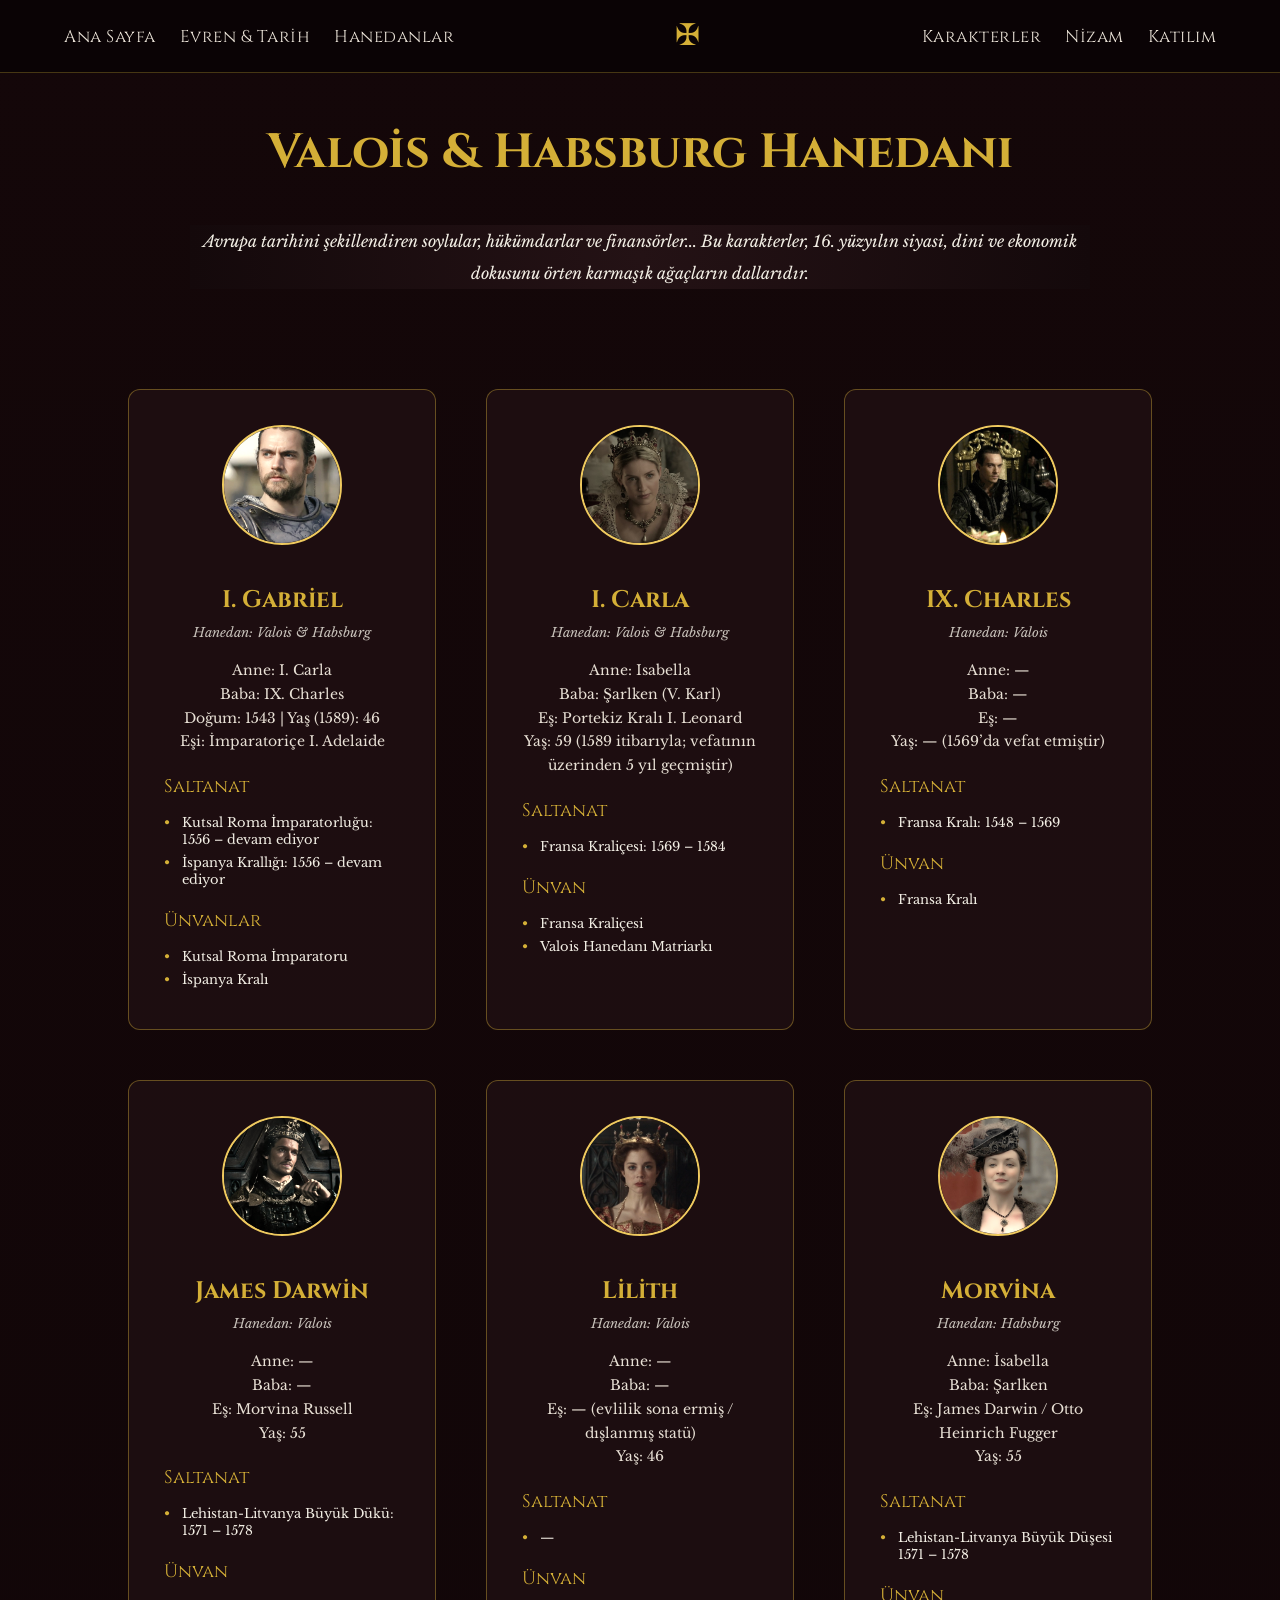
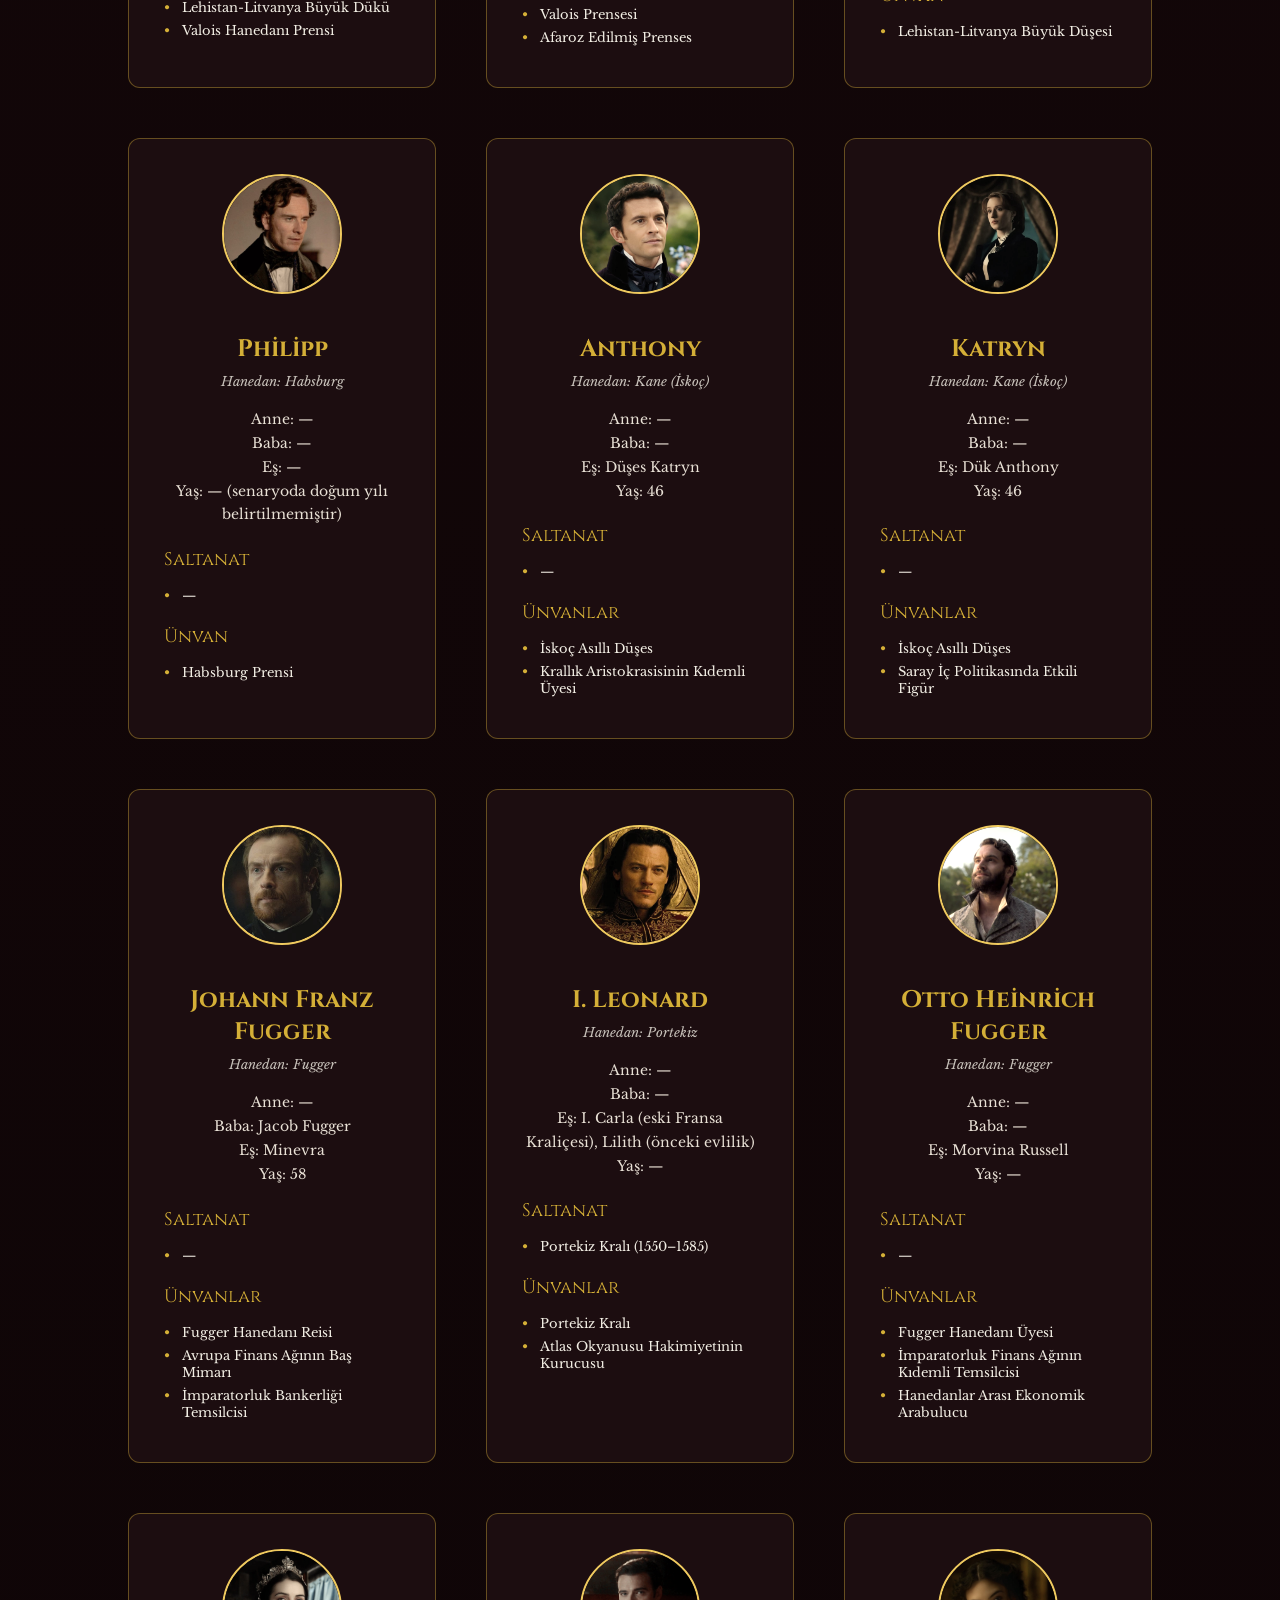
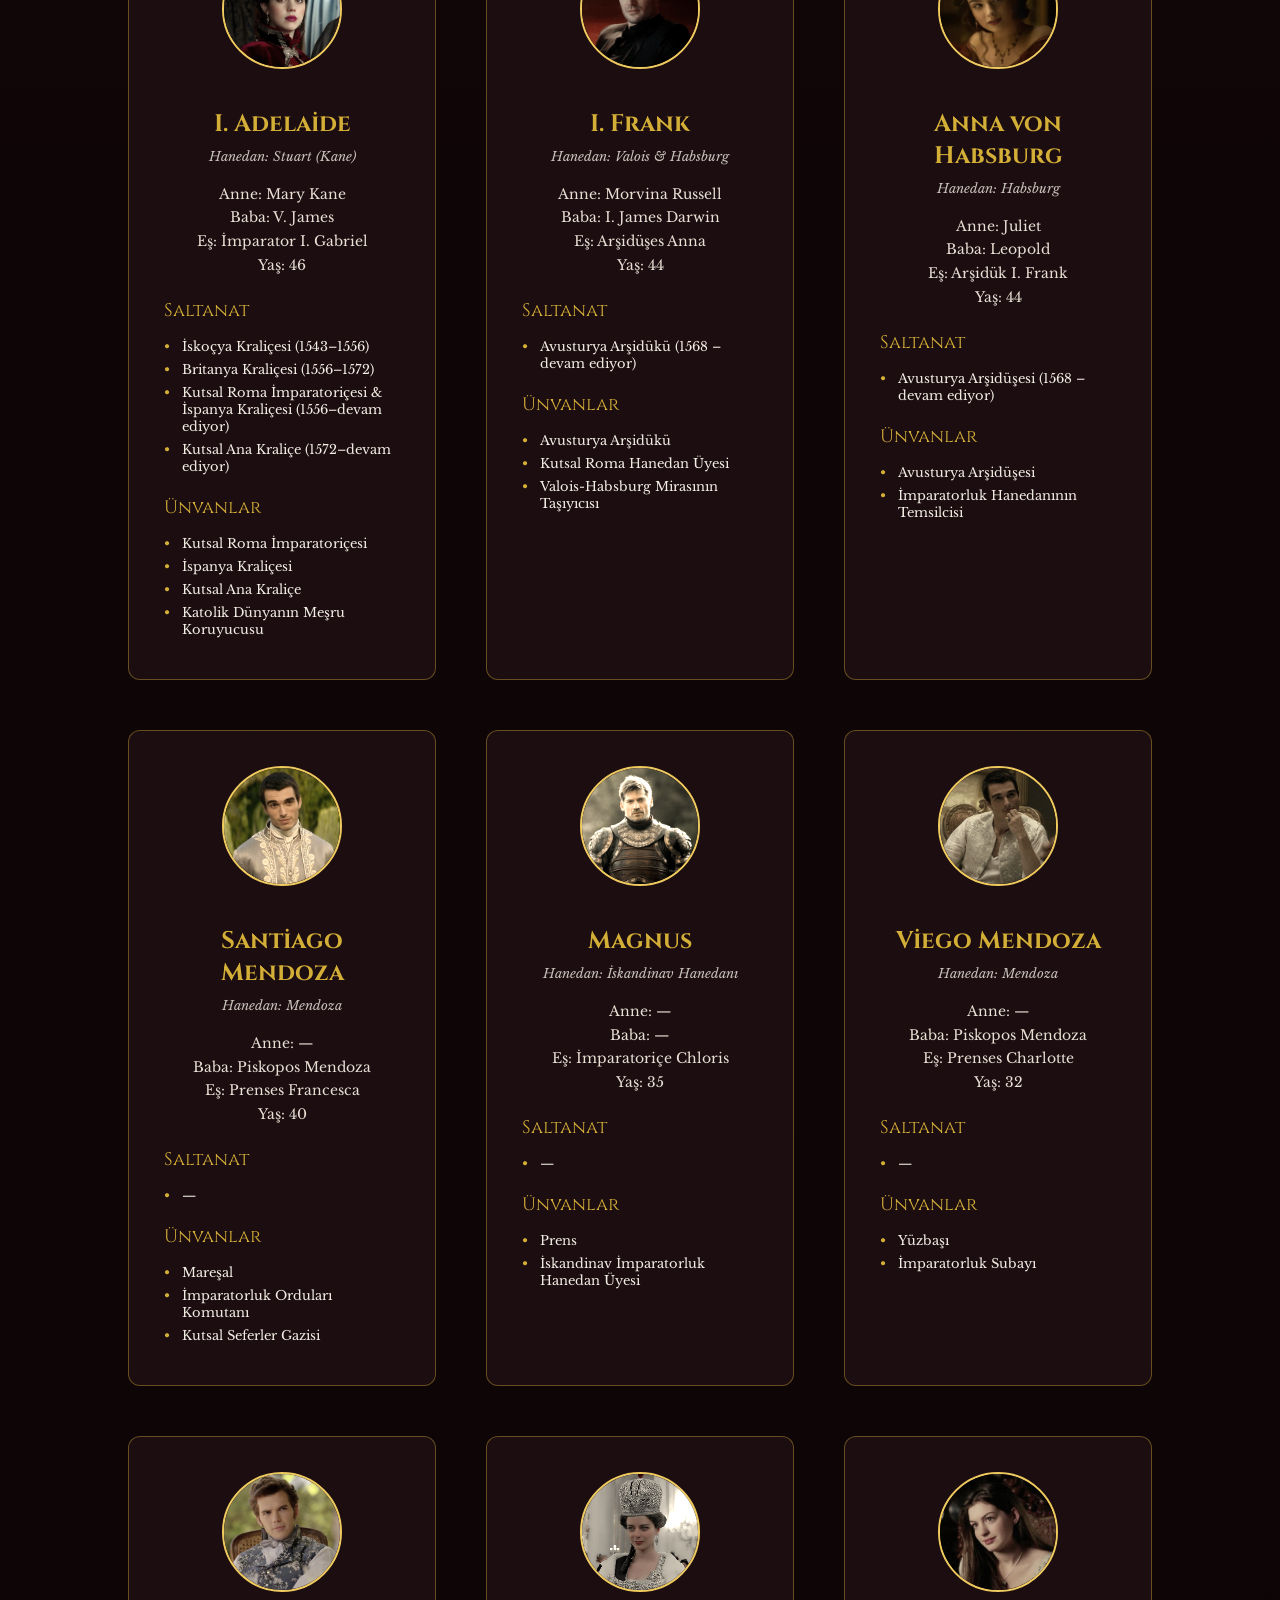
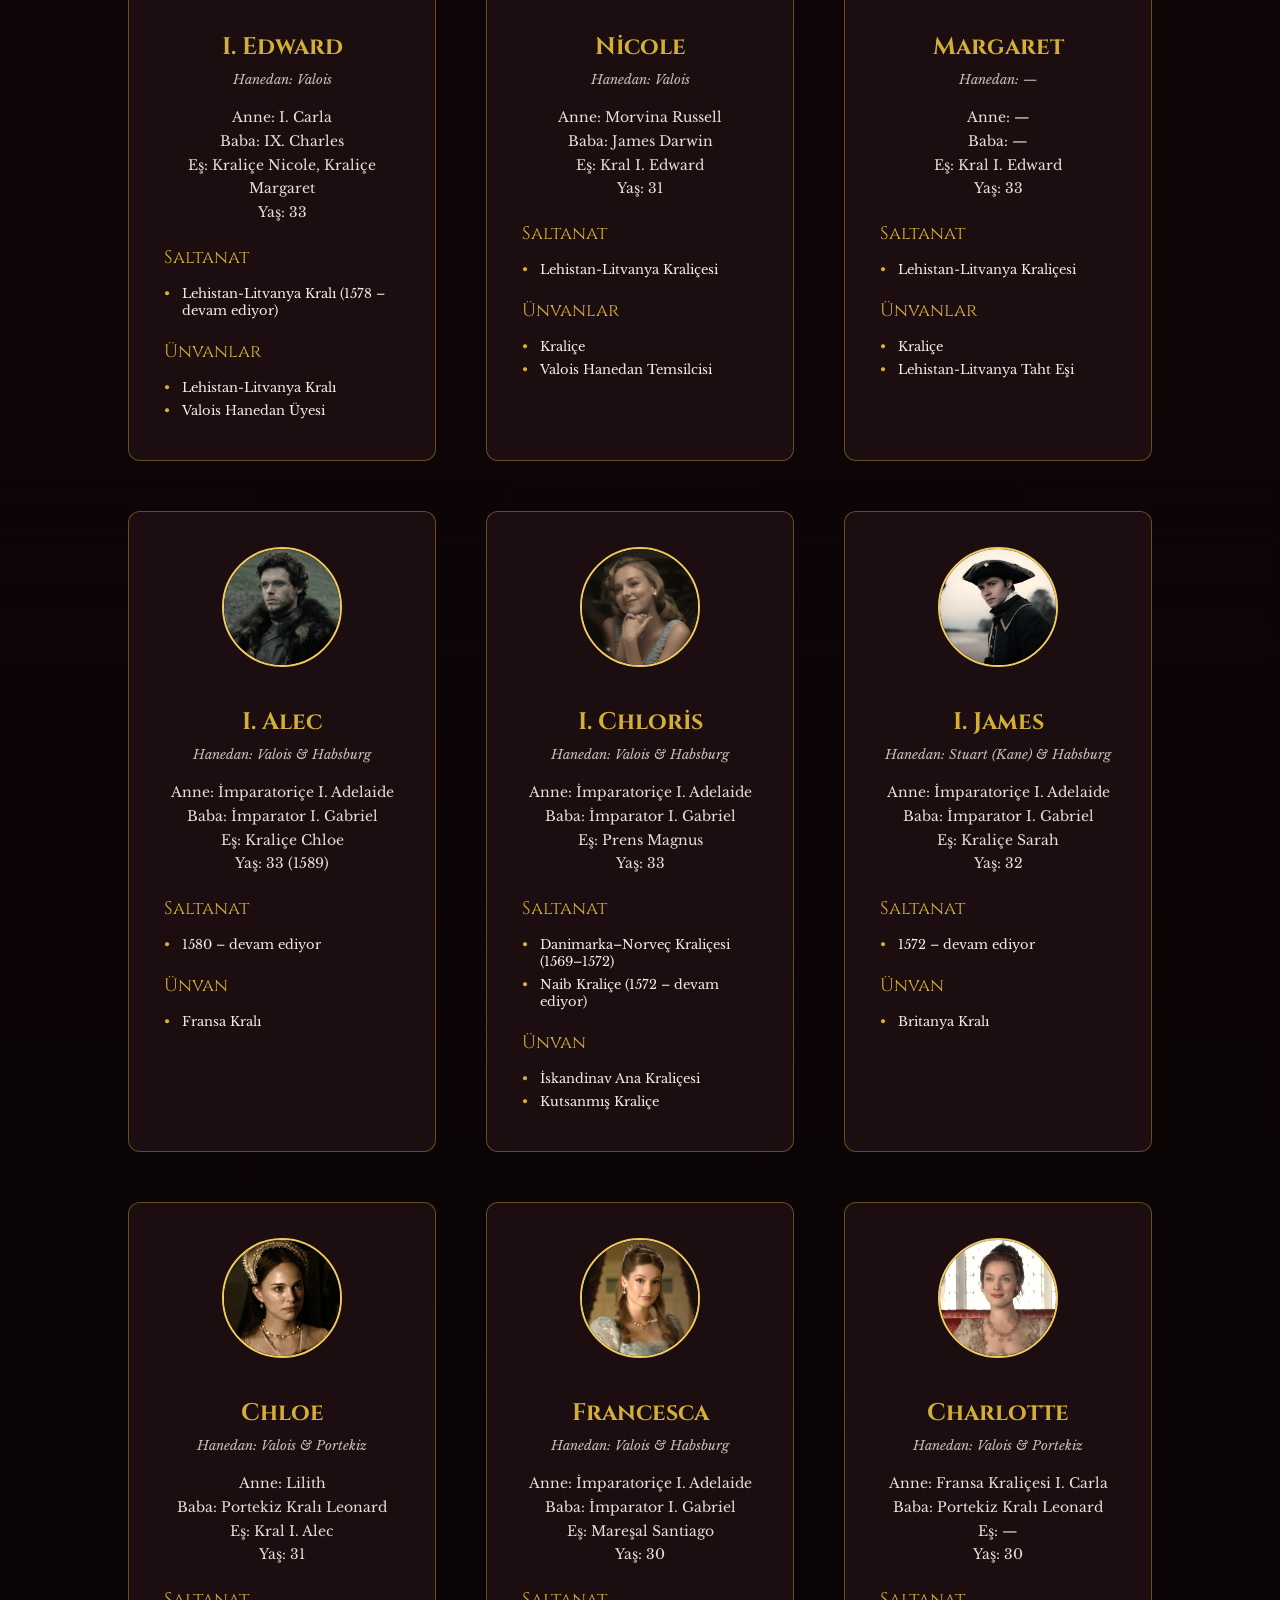
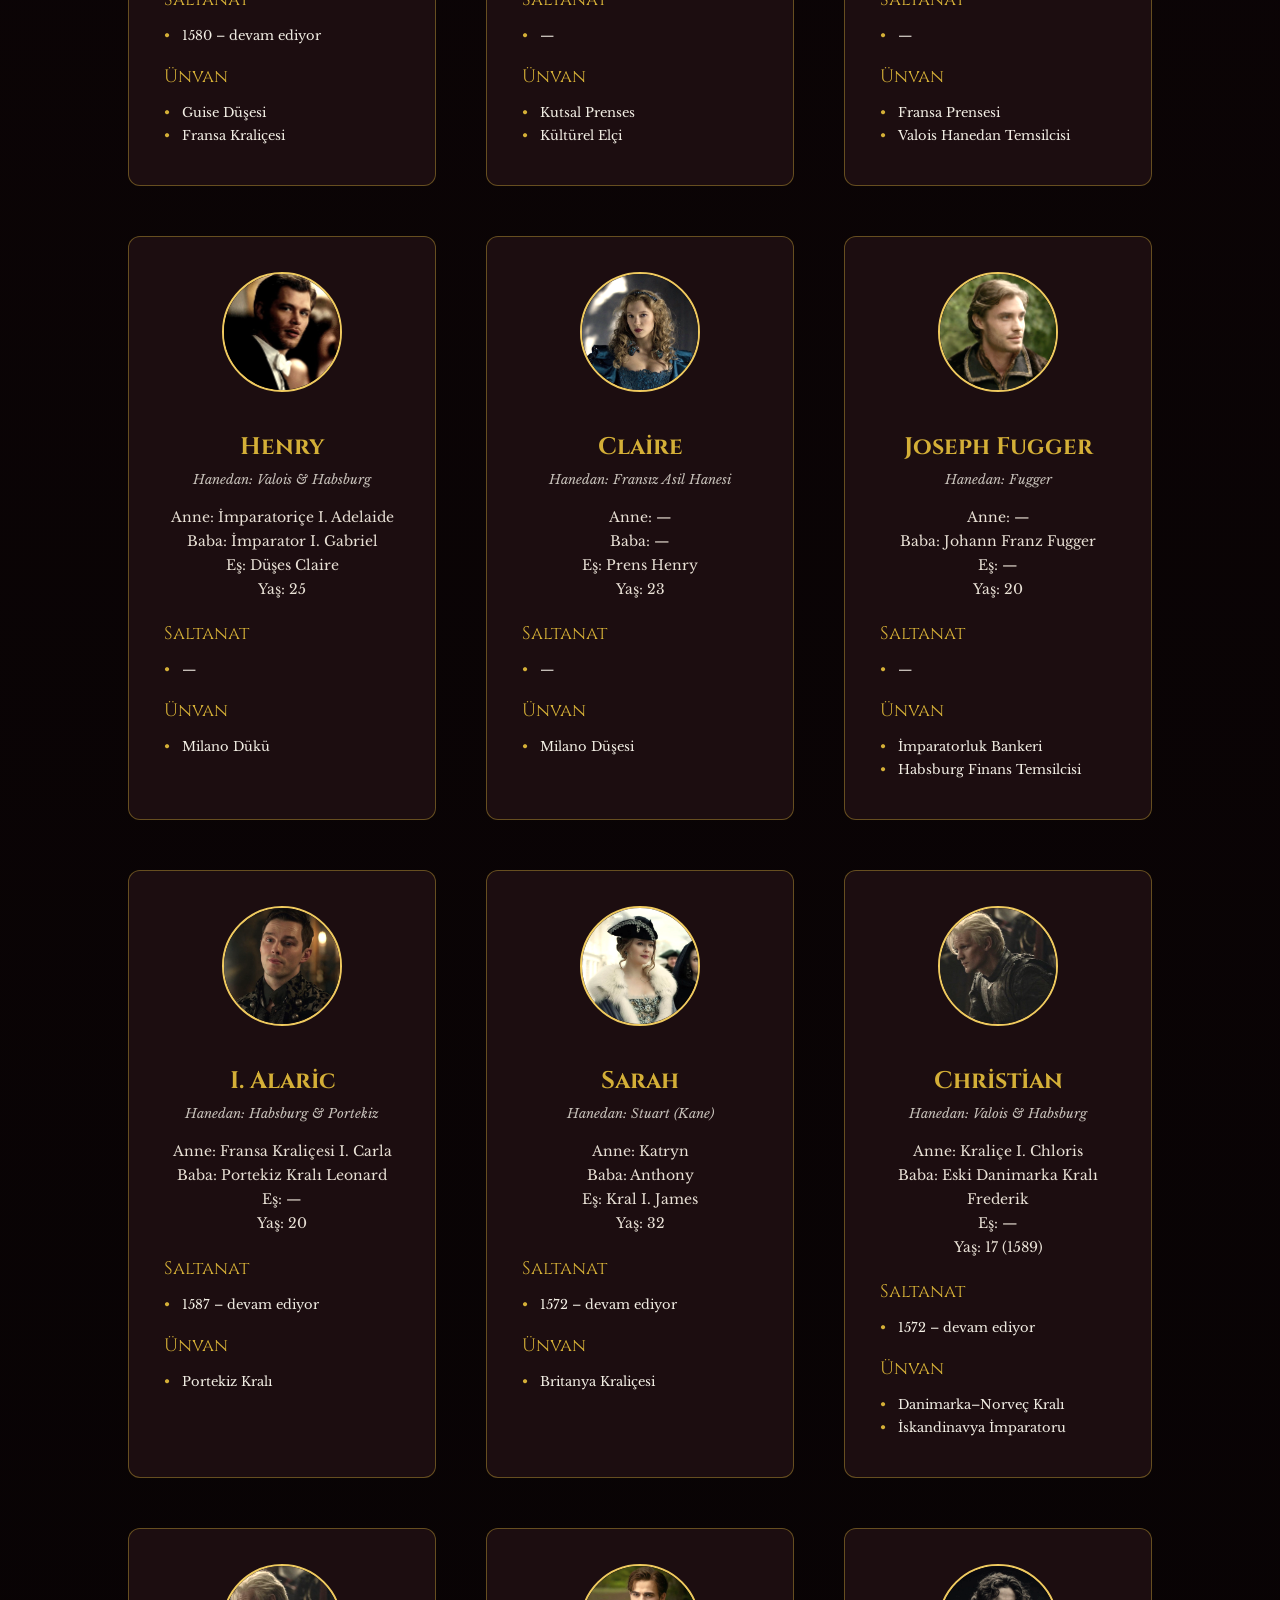
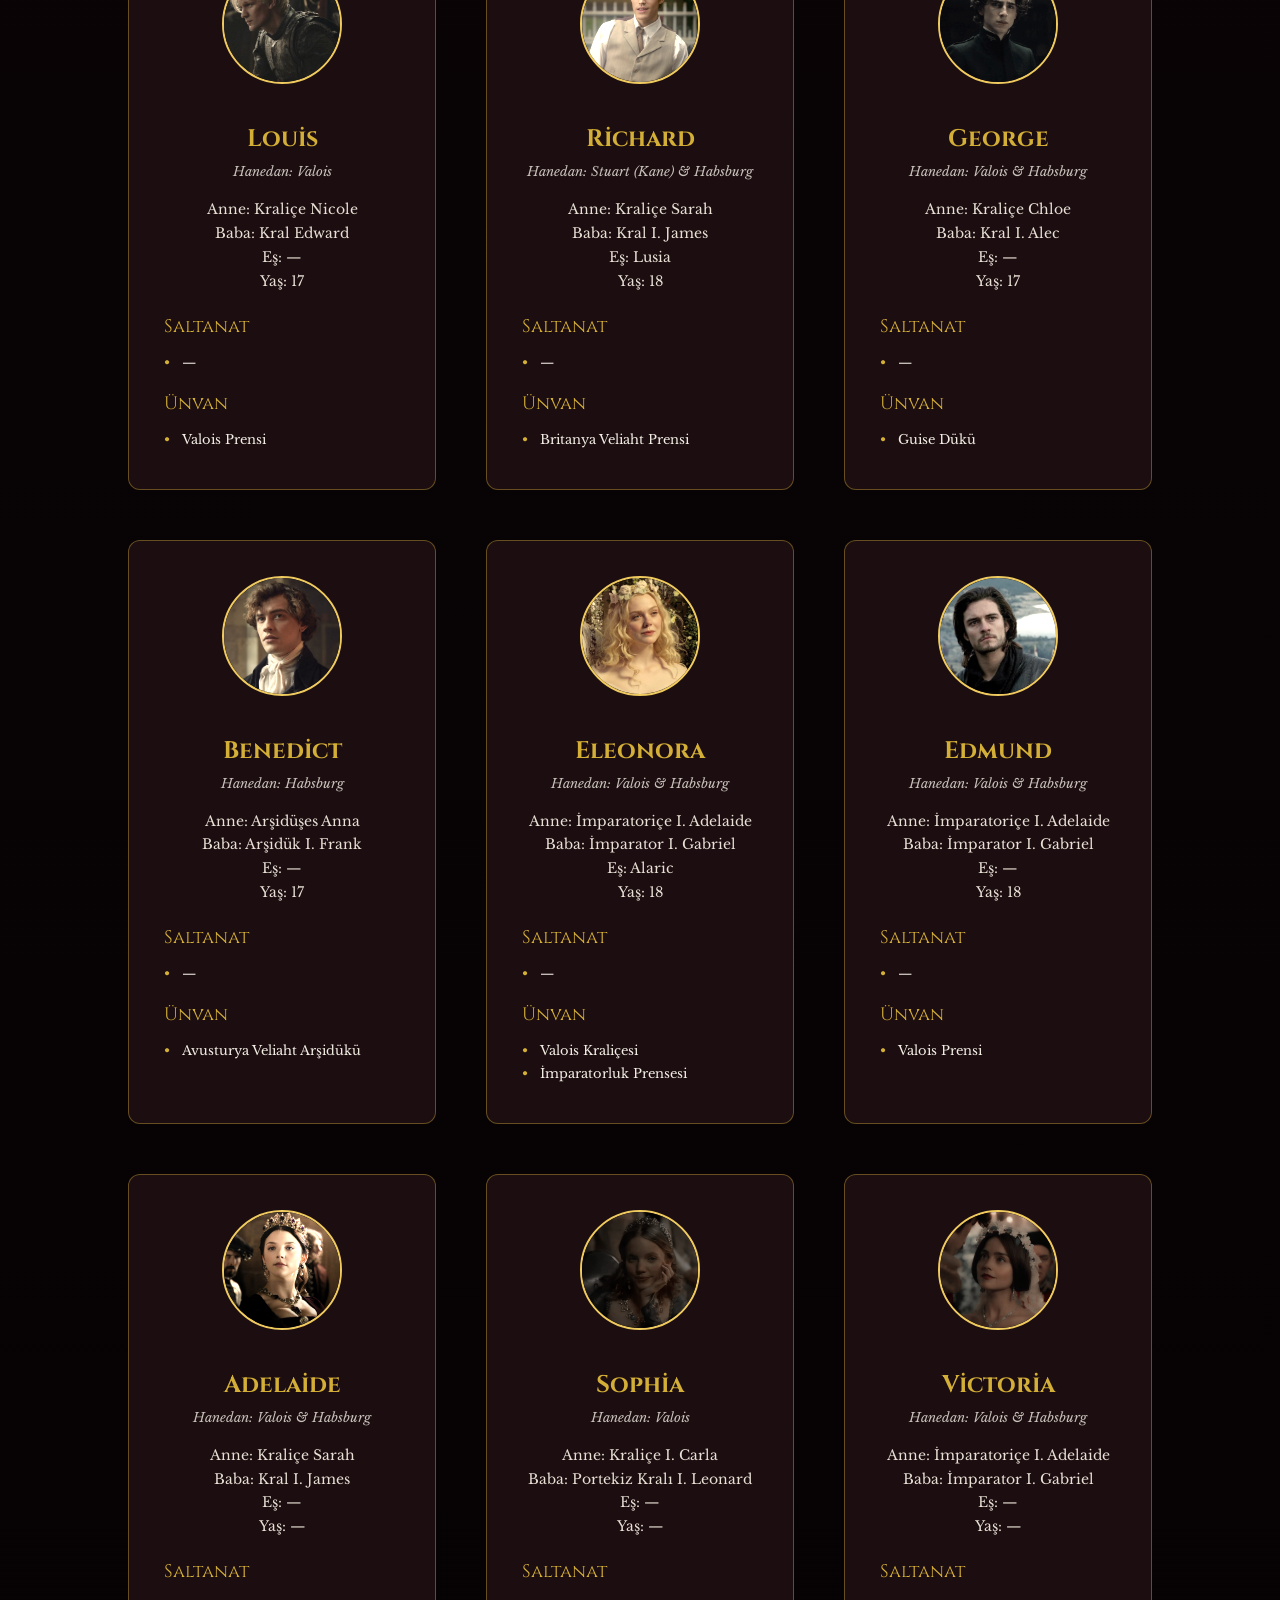
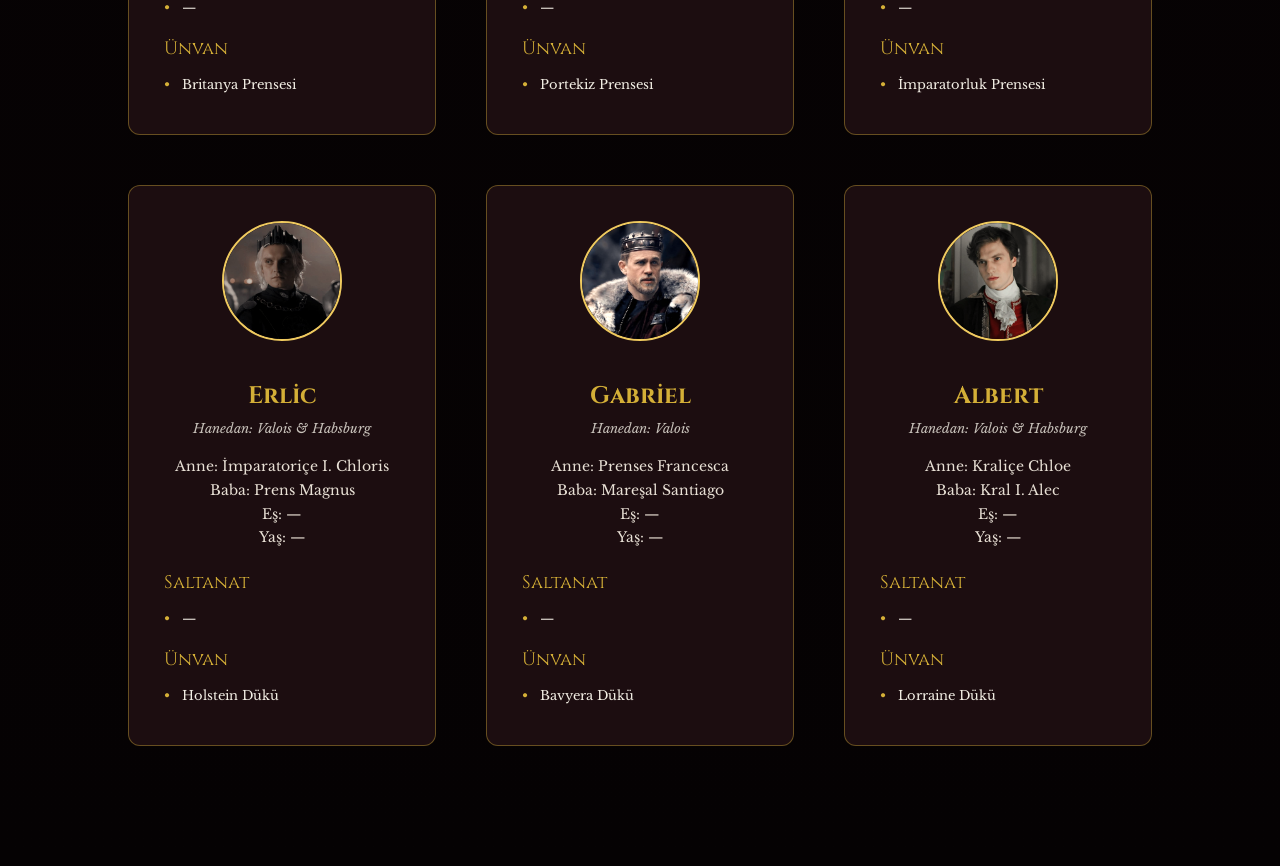
==== commit a6d23922: "Karakter.html" ====
--- a/karakter.html
+++ b/karakter.html
@@ -233,7 +233,7 @@
 
     <!-- Katryn -->
     <div class="character-card">
-      <img src="https://placehold.co/120x120/1a0a0d/d4af37?text=K" alt="Katryn">
+      <img src="images/Katryn.jpg" alt="Katryn">
       <h2>Katryn</h2>
       <div class="house">Hanedan: Kane (İskoç)</div>
       <div class="bio">
@@ -440,7 +440,7 @@
 
     <!-- Viego -->
     <div class="character-card">
-      <img src="images/74e3734dc66f6830f7160fbe76641977.jpg" alt="Viego">
+      <img src="images/Viego.jpg" alt="Viego">
       <h2>Viego Mendoza</h2>
       <div class="house">Hanedan: Mendoza</div>
       <div class="bio">
@@ -701,7 +701,7 @@
 
     <!-- Joseph Fugger -->
     <div class="character-card">
-      <img src="https://placehold.co/120x120/1a0a0d/d4af37?text=Jo" alt="Joseph Fugger">
+      <img src="images/Joseph.jpg" alt="Joseph Fugger">
       <h2>Joseph Fugger</h2>
       <div class="house">Hanedan: Fugger</div>
       <div class="bio">
@@ -723,7 +723,7 @@
 
     <!-- I. Alaric -->
     <div class="character-card">
-      <img src="https://placehold.co/120x120/1a0a0d/d4af37?text=Ala" alt="I. Alaric">
+      <img src="images/Alaric.jpg" alt="I. Alaric">
       <h2>I. Alaric</h2>
       <div class="house">Hanedan: Habsburg & Portekiz</div>
       <div class="bio">
@@ -744,7 +744,7 @@
 
     <!-- Sarah -->
     <div class="character-card">
-      <img src="https://placehold.co/120x120/1a0a0d/d4af37?text=Sr" alt="Sarah">
+      <img src="images/Sarah.jpg" alt="Sarah">
       <h2>Sarah</h2>
       <div class="house">Hanedan: Stuart (Kane)</div>
       <div class="bio">
@@ -765,12 +765,12 @@
 
     <!-- Christian -->
     <div class="character-card">
-      <img src="https://placehold.co/120x120/1a0a0d/d4af37?text=Chr" alt="Christian">
+      <img src="images/Christian.jpg" alt="Christian">
       <h2>Christian</h2>
       <div class="house">Hanedan: Valois & Habsburg</div>
       <div class="bio">
-        Anne: İmparatoriçe I. Chloris<br>
-        Baba: Prens Magnus<br>
+        Anne: Kraliçe I. Chloris<br>
+        Baba: Eski Danimarka Kralı Frederik<br>
         Eş: —<br>
         Yaş: 17 (1589)
       </div>
@@ -787,12 +787,12 @@
 
     <!-- Louis -->
     <div class="character-card">
-      <img src="https://placehold.co/120x120/1a0a0d/d4af37?text=Lo" alt="Louis">
+      <img src="images/Christian.jpg" alt="Louis">
       <h2>Louis</h2>
       <div class="house">Hanedan: Valois</div>
       <div class="bio">
         Anne: Kraliçe Nicole<br>
-        Baba: Prens Edward<br>
+        Baba: Kral Edward<br>
         Eş: —<br>
         Yaş: 17
       </div>
@@ -808,14 +808,14 @@
 
     <!-- Richard -->
     <div class="character-card">
-      <img src="https://placehold.co/120x120/1a0a0d/d4af37?text=Ri" alt="Richard">
+      <img src="images/Richard.jpg" alt="Richard">
       <h2>Richard</h2>
       <div class="house">Hanedan: Stuart (Kane) & Habsburg</div>
       <div class="bio">
         Anne: Kraliçe Sarah<br>
         Baba: Kral I. James<br>
-        Eş: —<br>
-        Yaş: 17
+        Eş: Lusia<br>
+        Yaş: 18
       </div>
       <div class="section-title">Saltanat</div>
       <ul>
@@ -829,7 +829,7 @@
 
     <!-- George -->
     <div class="character-card">
-      <img src="https://placehold.co/120x120/1a0a0d/d4af37?text=Ge" alt="George">
+      <img src="images/George.jpg" alt="George">
       <h2>George</h2>
       <div class="house">Hanedan: Valois & Habsburg</div>
       <div class="bio">
@@ -844,13 +844,13 @@
       </ul>
       <div class="section-title">Ünvan</div>
       <ul>
-        <li>Guise Veliaht Prensi</li>
+        <li>Guise Dükü</li>
       </ul>
     </div>
 
     <!-- Benedict -->
     <div class="character-card">
-      <img src="https://placehold.co/120x120/1a0a0d/d4af37?text=Be" alt="Benedict">
+      <img src="images/Benedict.jpg" alt="Benedict">
       <h2>Benedict</h2>
       <div class="house">Hanedan: Habsburg</div>
       <div class="bio">
@@ -871,7 +871,7 @@
 
     <!-- Eleonora -->
     <div class="character-card">
-      <img src="https://placehold.co/120x120/1a0a0d/d4af37?text=El" alt="Eleonora">
+      <img src="images/Eleonora.jpg" alt="Eleonora">
       <h2>Eleonora</h2>
       <div class="house">Hanedan: Valois & Habsburg</div>
       <div class="bio">
@@ -893,7 +893,7 @@
 
     <!-- Edmund -->
     <div class="character-card">
-      <img src="https://placehold.co/120x120/1a0a0d/d4af37?text=Ed" alt="Edmund">
+      <img src="images/Edmund.jpg" alt="Edmund">
       <h2>Edmund</h2>
       <div class="house">Hanedan: Valois & Habsburg</div>
       <div class="bio">
@@ -914,7 +914,7 @@
 
     <!-- Adelaide -->
     <div class="character-card">
-      <img src="https://placehold.co/120x120/1a0a0d/d4af37?text=Ad" alt="Adelaide">
+      <img src="images/IIAdelaide.jpg" alt="Adelaide">
       <h2>Adelaide</h2>
       <div class="house">Hanedan: Valois & Habsburg</div>
       <div class="bio">
@@ -935,7 +935,7 @@
 
     <!-- Sophia -->
     <div class="character-card">
-      <img src="https://placehold.co/120x120/1a0a0d/d4af37?text=So" alt="Sophia">
+      <img src="images/Sophia.jpg" alt="Sophia">
       <h2>Sophia</h2>
       <div class="house">Hanedan: Valois</div>
       <div class="bio">
@@ -956,7 +956,7 @@
 
     <!-- Victoria -->
     <div class="character-card">
-      <img src="https://placehold.co/120x120/1a0a0d/d4af37?text=Vi" alt="Victoria">
+      <img src="images/Victoria.jpg" alt="Victoria">
       <h2>Victoria</h2>
       <div class="house">Hanedan: Valois & Habsburg</div>
       <div class="bio">
@@ -977,7 +977,7 @@
 
     <!-- Erlic -->
     <div class="character-card">
-      <img src="https://placehold.co/120x120/1a0a0d/d4af37?text=Er" alt="Erlic">
+      <img src="images/Erlic.jpg" alt="Erlic">
       <h2>Erlic</h2>
       <div class="house">Hanedan: Valois & Habsburg</div>
       <div class="bio">
@@ -998,7 +998,7 @@
 
     <!-- Gabriel -->
     <div class="character-card">
-      <img src="https://placehold.co/120x120/1a0a0d/d4af37?text=Gab" alt="Gabriel">
+      <img src="images/IIGabriel.jpg" alt="Gabriel">
       <h2>Gabriel</h2>
       <div class="house">Hanedan: Valois</div>
       <div class="bio">
@@ -1019,7 +1019,7 @@
 
     <!-- Albert -->
     <div class="character-card">
-      <img src="https://placehold.co/120x120/1a0a0d/d4af37?text=Ab" alt="Albert">
+      <img src="images/Albert.jpg" alt="Albert">
       <h2>Albert</h2>
       <div class="house">Hanedan: Valois & Habsburg</div>
       <div class="bio">
